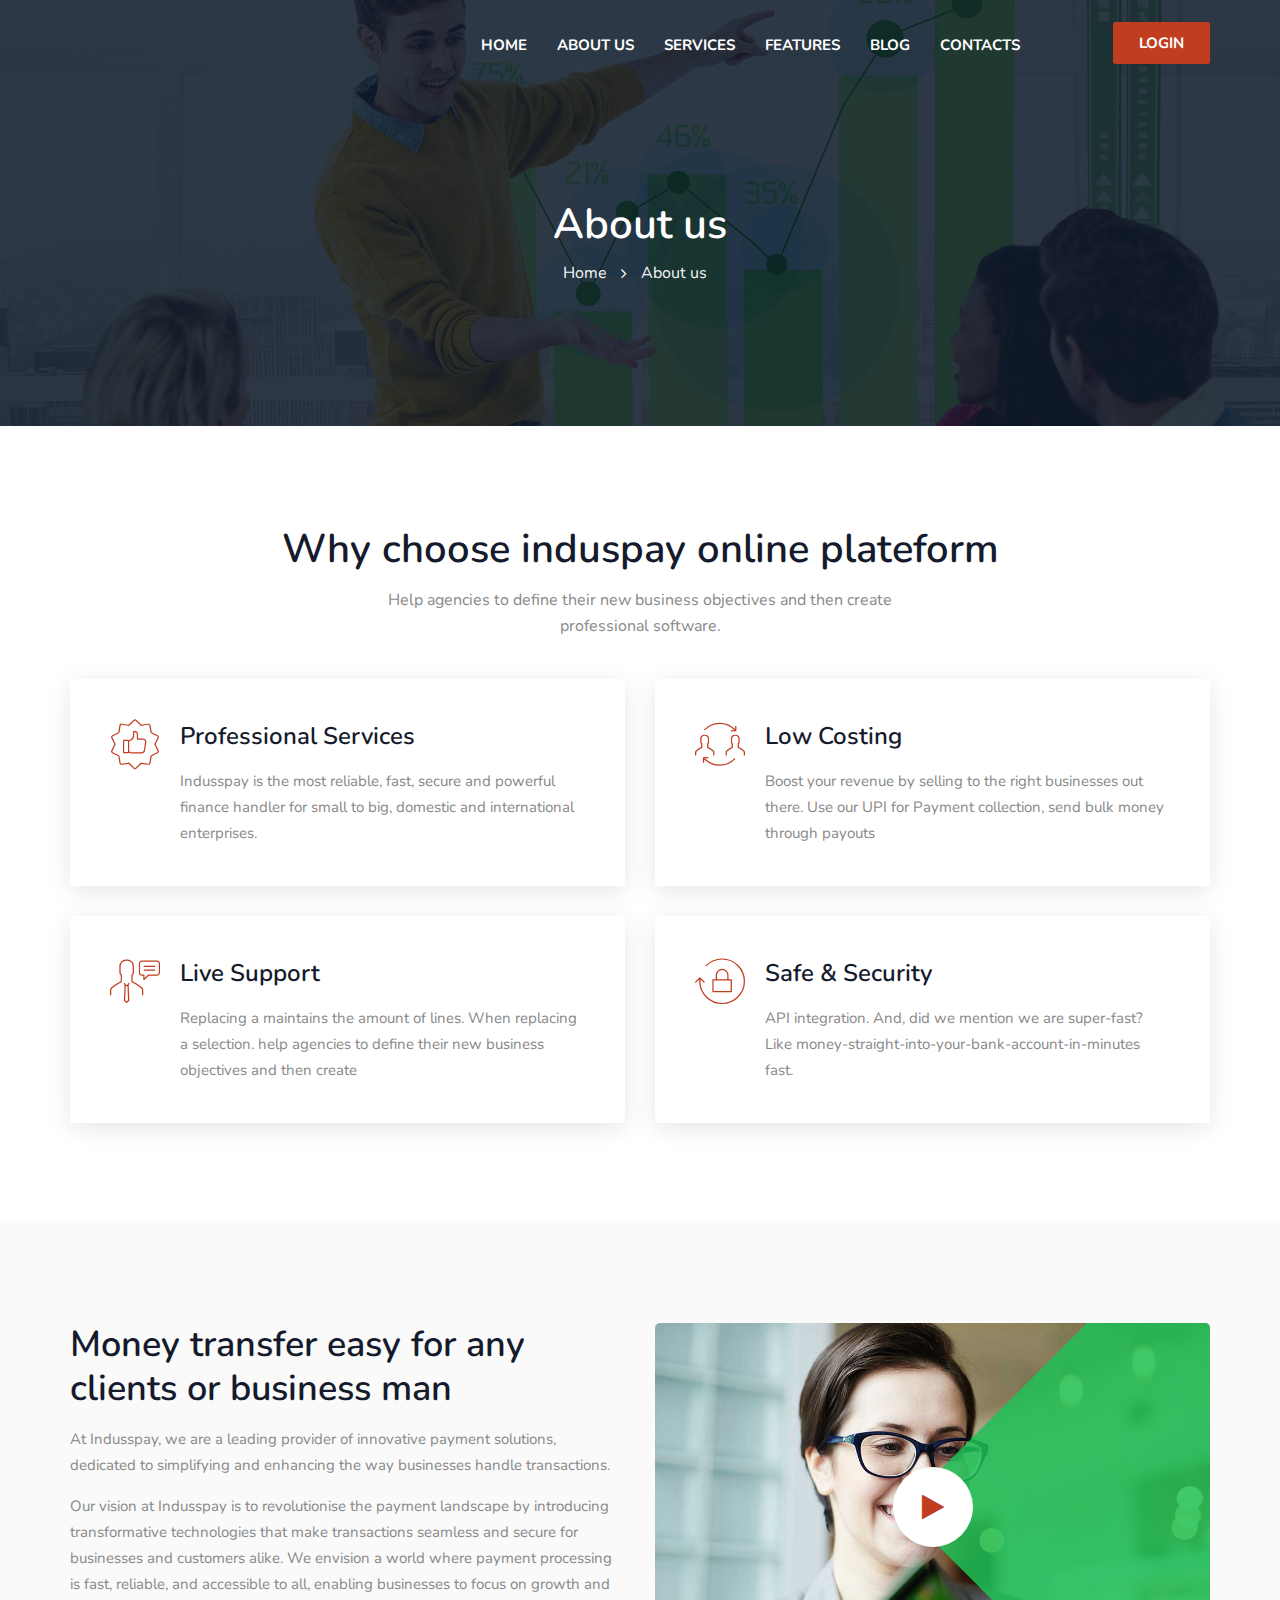
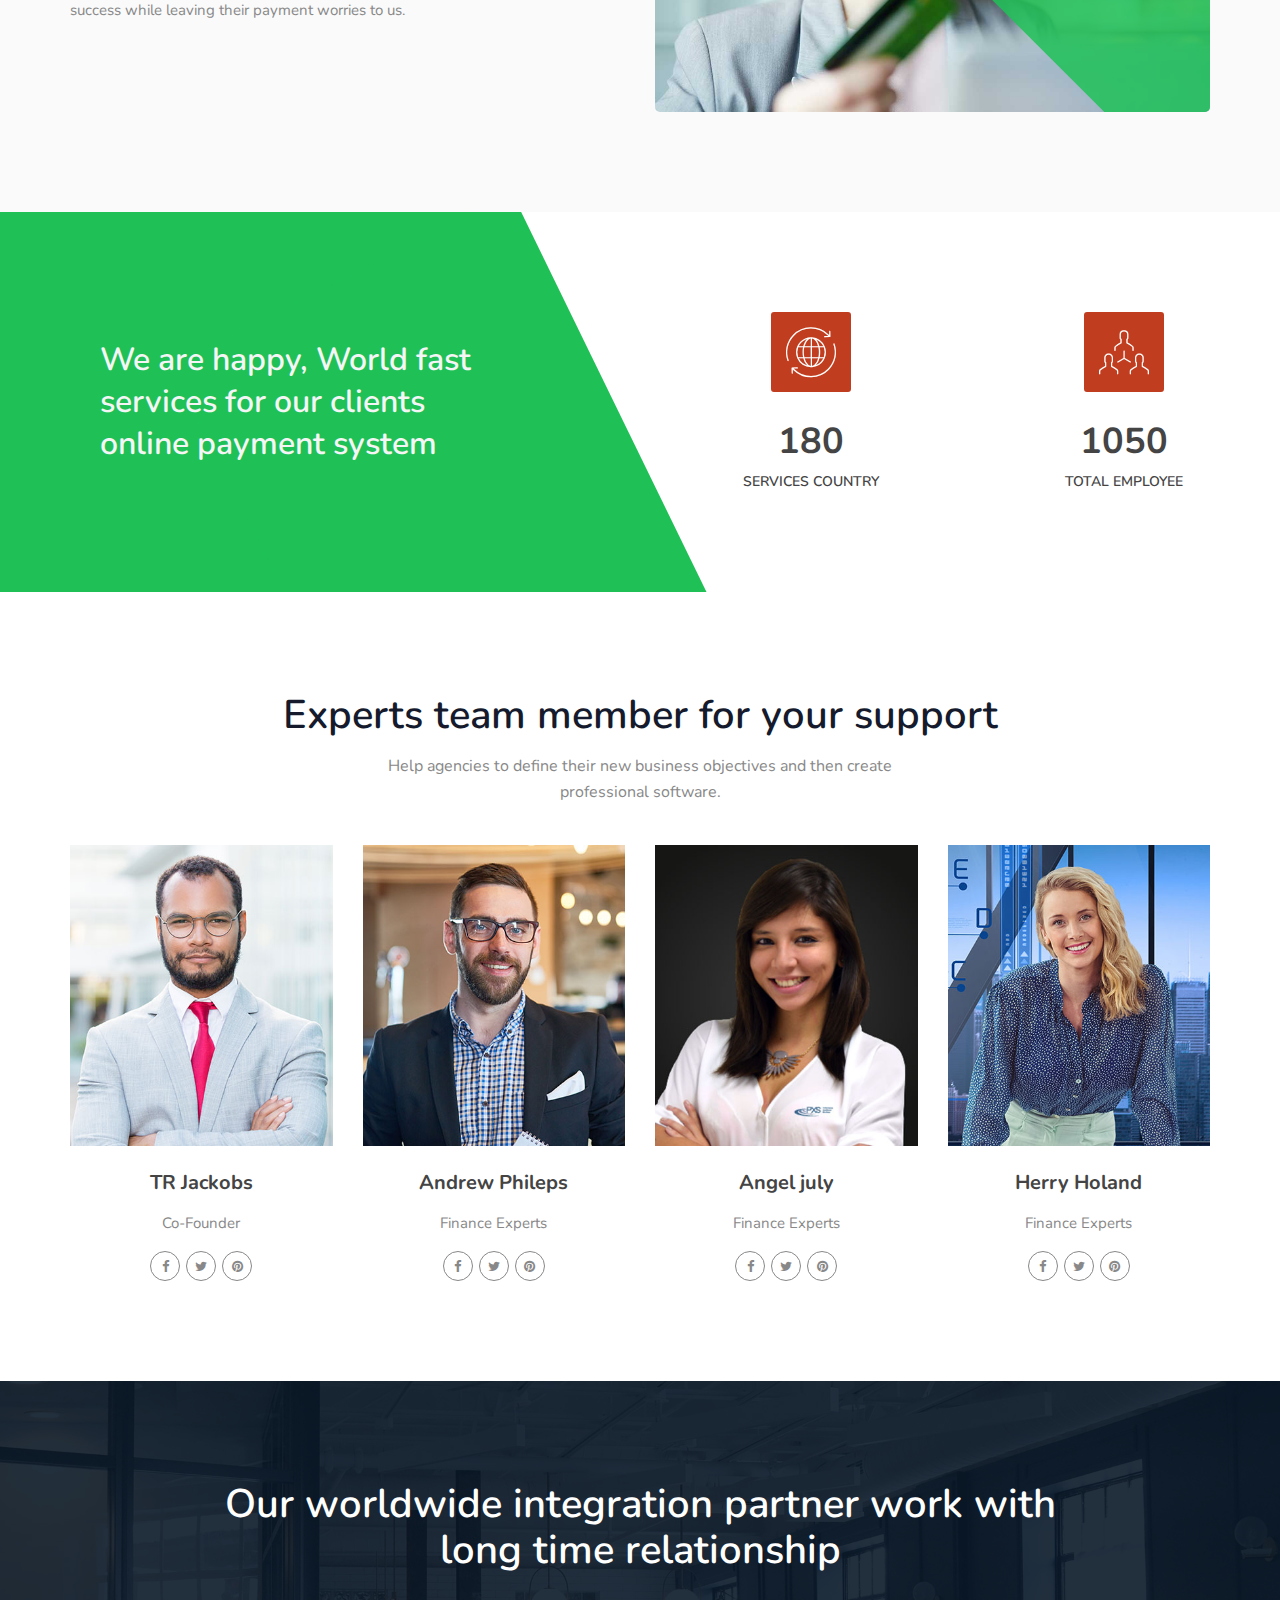
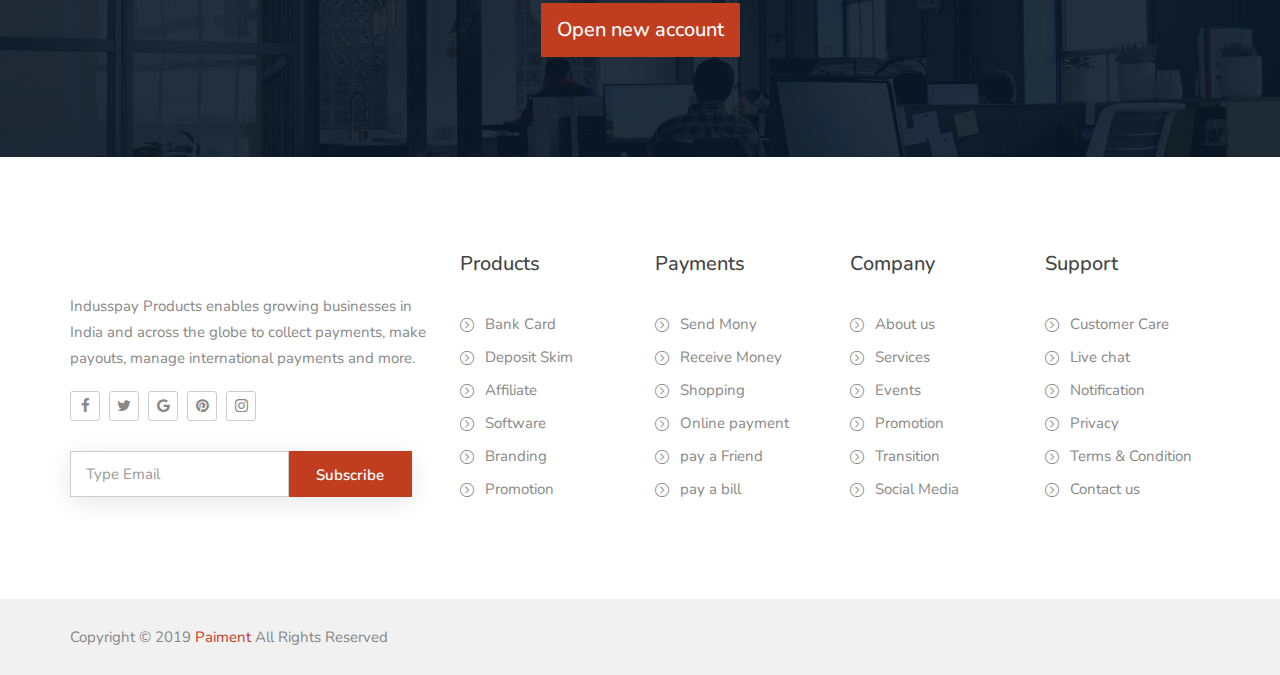
==== about.html @ cd3d7968 "all code added" ====
<!doctype html>
<html class="no-js" lang="en">

<!-- Mirrored from rockstheme.com/rocks/paiment-live/about.html by HTTrack Website Copier/3.x [XR&CO'2014], Fri, 12 Jan 2024 11:22:15 GMT -->

<head>
    <meta charset="utf-8">
    <meta http-equiv="x-ua-compatible" content="ie=edge">
    <title>Indusspay</title>
    <meta name="description" content="">
    <meta name="viewport" content="width=device-width, initial-scale=1">

    <!-- favicon -->
    <link rel="shortcut icon" type="image/x-icon" href="img/logo/favicon.ico">

    <!-- all css here -->

    <!-- bootstrap v3.3.6 css -->
    <link rel="stylesheet" href="css/bootstrap.min.css">
    <!-- owl.carousel css -->
    <link rel="stylesheet" href="css/owl.carousel.css">
    <link rel="stylesheet" href="css/owl.transitions.css">
    <!-- Animate css -->
    <link rel="stylesheet" href="css/animate.css">
    <!-- meanmenu css -->
    <link rel="stylesheet" href="css/meanmenu.min.css">
    <!-- Nice-select css -->
    <link rel="stylesheet" href="css/nice-select.css">
    <!-- font-awesome css -->
    <link rel="stylesheet" href="css/font-awesome.min.css">
    <link rel="stylesheet" href="css/themify-icons.css">
    <link rel="stylesheet" href="css/flaticon.css">
    <!-- magnific css -->
    <link rel="stylesheet" href="css/magnific.min.css">
    <!-- style css -->
    <link rel="stylesheet" href="style.css">
    <!-- responsive css -->
    <link rel="stylesheet" href="css/responsive.css">

    <!-- modernizr css -->
    <script src="js/vendor/modernizr-2.8.3.min.js"></script>
</head>

<body>

    <!--[if lt IE 8]>
			<p class="browserupgrade">You are using an <strong>outdated</strong> browser. Please <a href="http://browsehappy.com/">upgrade your browser</a> to improve your experience.</p>
		<![endif]-->

    <div id="preloader"></div>
    <header class="header-one">
        <!-- header-area start -->
        <div id="sticker" class="header-area hidden-xs">
            <div class="container">
                <div class="row">
                    <div class="col-md-12 col-sm-12">
                        <div class="row">
                            <!-- logo start -->
                            <div class="col-md-3 col-sm-3">
                                <div class="logo">
                                    <!-- Brand -->
                                    <a class="navbar-brand page-scroll white-logo" href="index.html">
                                        <img src="../induspay/img/logo/indus_pay_2-removebg-preview.png" alt="">
                                    </a>
                                    <a class="navbar-brand page-scroll black-logo" href="index.html">
                                        <img src="../induspay/img/logo/indus pay.jpg" alt="">
                                    </a>
                                </div>
                                <!-- logo end -->
                            </div>
                            <div class="col-md-9 col-sm-9">
                                <div class="header-right-link">
                                    <!-- search option end -->
                                    <a class="s-menu" href="login.html">Login</a>
                                </div>
                                <!-- mainmenu start -->
                                <nav class="navbar navbar-default">
                                    <div class="collapse navbar-collapse" id="navbar-example">
                                        <div class="main-menu">
                                            <ul class="nav navbar-nav navbar-right">
                                                <li><a class="pages" href="index.html">Home</a>
                                                </li>
                                                <li><a href="about.html">About us</a></li>
                                                <li><a class="pages" href="#">Services</a>
                                                    <ul class="sub-menu">
                                                        <li><a href="team.html">team</a></li>
                                                        <li><a href="faq.html">FAQ</a></li>
                                                        <li><a href="pricing.html">Pricing</a></li>
                                                        <li><a href="login.html">Login</a></li>
                                                        <li><a href="signup.html">Register</a></li>
                                                    </ul>
                                                </li>
                                                <li><a href="feature.html">Features</a></li>
                                                <li><a class="pages" href="#">Blog</a>
                                                    <ul class="sub-menu">
                                                        <li><a href="blog.html">Blog grid</a></li>
                                                        <li><a href="blog-sidebar.html">Blog Sidebar</a></li>
                                                        <li><a href="blog-details.html">Blog Details</a></li>
                                                    </ul>
                                                </li>
                                                <li><a href="contact.html">contacts</a></li>
                                            </ul>
                                        </div>
                                    </div>
                                </nav>
                                <!-- mainmenu end -->
                            </div>
                        </div>
                    </div>
                </div>
            </div>
        </div>
        <!-- header-area end -->
        <!-- mobile-menu-area start -->
        <div class="mobile-menu-area hidden-lg hidden-md hidden-sm">
            <div class="container">
                <div class="row">
                    <div class="col-md-12">
                        <div class="mobile-menu">
                            <div class="logo">
                                <a href="index.html"><img src="img/logo/logo.png" alt="" /></a>
                            </div>
                            <nav id="dropdown">
                                <ul>
                                    <li><a class="pages" href="index.html">Home</a>
                                        <ul class="sub-menu">
                                            <li><a href="index.html">Home 01</a></li>
                                            <li><a href="index-2.html">Home 02</a></li>
                                        </ul>
                                    </li>
                                    <li><a href="about.html">About us</a></li>
                                    <li><a class="pages" href="#">Pages</a>
                                        <ul class="sub-menu">
                                            <li><a href="team.html">team</a></li>
                                            <li><a href="faq.html">FAQ</a></li>
                                            <li><a href="pricing.html">Pricing</a></li>
                                            <li><a href="login.html">Login</a></li>
                                            <li><a href="signup.html">Register</a></li>
                                        </ul>
                                    </li>
                                    <li><a href="feature.html">Features</a></li>
                                    <li><a class="pages" href="#">Blog</a>
                                        <ul class="sub-menu">
                                            <li><a href="blog.html">Blog grid</a></li>
                                            <li><a href="blog-sidebar.html">Blog Sidebar</a></li>
                                            <li><a href="blog-details.html">Blog Details</a></li>
                                        </ul>
                                    </li>
                                    <li><a href="contact.html">contacts</a></li>
                                </ul>
                            </nav>
                        </div>
                    </div>
                </div>
            </div>
        </div>
        <!-- mobile-menu-area end -->
    </header>
    <!-- header end -->
    <!-- Start Bottom Header -->
    <div class="page-area">
        <div class="breadcumb-overlay"></div>
        <div class="container">
            <div class="row">
                <div class="col-md-12 col-sm-12 col-xs-12">
                    <div class="breadcrumb text-center">
                        <div class="section-headline white-headline text-center">
                            <h3>About us</h3>
                        </div>
                        <ul>
                            <li class="home-bread">Home</li>
                            <li>About us</li>
                        </ul>
                    </div>
                </div>
            </div>
        </div>
    </div>
    <!-- END Header -->
    <!-- Start Brand Area -->
    <div class="about-area fix area-padding-2">
        <div class="container">
            <div class="row">
                <div class="col-md-12 col-sm-12 col-xs-12">
                    <div class="section-headline text-center">
                        <h3>Why choose induspay online plateform</h3>
                        <p>Help agencies to define their new business objectives and then create professional software.
                        </p>
                    </div>
                </div>
            </div>
            <div class="row">
                <div class="support-all">
                    <!-- Start services -->
                    <div class="col-md-6 col-sm-6 col-xs-12">
                        <div class="support-services wow ">
                            <a class="support-images" href="#"><i class="flaticon-like-2"></i></a>
                            <div class="support-content">
                                <h4>Professional Services</h4>
                                <p>Indusspay is the most reliable, fast, secure and powerful finance handler for small to big, domestic and international enterprises.</p>
                            </div>
                        </div>
                    </div>
                    <!-- Start services -->
                    <div class="col-md-6 col-sm-6 col-xs-12">
                        <div class="support-services ">
                            <a class="support-images" href="#"><i class="flaticon-transfer-3"></i></a>
                            <div class="support-content">
                                <h4>Low costing</h4>
                                <p>Boost your revenue by selling to the right businesses out there.
                                    Use our UPI for Payment collection, send bulk money through payouts</p>
                            </div>
                        </div>
                    </div>
                    <!-- Start services -->
                    <div class="col-md-6 col-sm-6 col-xs-12">
                        <div class="support-services ">
                            <a class="support-images" href="#"><i class="flaticon-user-4"></i></a>
                            <div class="support-content">
                                <h4>Live Support</h4>
                                <p>Replacing a maintains the amount of lines. When replacing a selection. help agencies
                                    to define their new business objectives and then create</p>
                            </div>
                        </div>
                    </div>
                    <!-- Start services -->
                    <div class="col-md-6 col-sm-6 col-xs-12">
                        <div class="support-services">
                            <a class="support-images" href="#"><i class="flaticon-padlock"></i></a>
                            <div class="support-content">
                                <h4>Safe & Security</h4>
                                <p>API integration. And, did we mention we are super-fast?
                                    Like money-straight-into-your-bank-account-in-minutes fast.</p>
                            </div>
                        </div>
                    </div>
                </div>
            </div>
        </div>
    </div>
    <!-- End Banner Area -->
    <!-- Start Brand Area -->
    <div class="overview-area bg-color area-padding">
        <div class="container">
            <div class="row">
                <div class="col-md-6 col-sm-6 col-xs-12">
                    <div class="overview-text">
                        <h3>Money transfer easy for any clients or business man</h3>
                        <p>At Indusspay, we are a leading provider of innovative payment solutions, dedicated to simplifying and enhancing the way businesses handle transactions.</p>
                        <p>Our vision at Indusspay is to revolutionise the payment landscape by introducing transformative technologies that make transactions seamless and secure for businesses and customers alike. We envision a world where payment processing is fast, reliable, and accessible to all, enabling businesses to focus on growth and success while leaving their payment worries to us.</p>
                    </div>
                </div>
                <div class="col-md-6 col-sm-6 col-xs-12">
                    <div class="overview-content">
                        <img src="img/about/ab.jpg" alt="">
                        <div class="video-content">
                            <a href="https://www.youtube.com/watch?v=O33uuBh6nXA" class="video-play vid-zone">
                                <i class="fa fa-play"></i>
                            </a>
                        </div>
                    </div>
                </div>
            </div>
        </div>
    </div>
    <!-- End Banner Area -->
    <!-- Start Counter Area -->
    <div class="counter-area fix">
        <div class="container-full">
            <div class="row">
                <div class="col-md-6 col-sm-6 col-xs-12">
                    <div class="fun-title">
                        <h3>We are happy, World fast services for our clients online payment system</h3>
                    </div>
                </div>
                <div class="col-md-6 col-sm-6 col-xs-12">
                    <div class="fun-content">
                        <div class="fun_text">
                            <i class="flaticon-worldwide"></i>
                            <span class="counter">180</span>
                            <h5>Services Country</h5>
                        </div>
                        <!-- fun_text  -->
                        <div class="fun_text">
                            <i class="flaticon-team-1"></i>
                            <span class="counter">1050</span>
                            <h5>Total Employee</h5>
                        </div>

                    </div>
                </div>
            </div>
            <!-- end Row -->
        </div>
    </div>
    <!-- End Counter Area -->
    <!-- Team area start -->
    <div class="team-area area-padding-2">
        <div class="container">
            <!-- section head -->
            <div class="row">
                <div class="col-md-12 col-sm-12 col-xs-12">
                    <div class="section-headline text-center">
                        <h3>Experts team member for your support</h3>
                        <p>Help agencies to define their new business objectives and then create professional software.
                        </p>
                    </div>
                </div>
            </div>
            <div class="row">
                <div class="team-member">
                    <!-- Single team member -->
                    <div class="col-md-3 col-sm-4 col-xs-12">
                        <div class="single-member">
                            <div class="team-img">
                                <a href="#">
                                    <img src="img/team/t1.jpg" alt="">
                                </a>
                            </div>
                            <div class="team-content">
                                <h4><a href="#">TR Jackobs</a></h4>
                                <p>Co-Founder</p>
                                <ul class="team-hover">
                                    <li><a href="#"><i class="fa fa-facebook"></i></a></li>
                                    <li><a href="#"><i class="fa fa-twitter"></i></a></li>
                                    <li><a href="#"><i class="fa fa-pinterest"></i></a></li>
                                </ul>
                            </div>
                        </div>
                    </div>
                    <!-- Single team member -->
                    <div class="col-md-3 col-sm-4 col-xs-12">
                        <div class="single-member">
                            <div class="team-img">
                                <a href="#">
                                    <img src="img/team/t2.jpg" alt="">
                                </a>
                            </div>
                            <div class="team-content">
                                <h4><a href="#">Andrew Phileps</a></h4>
                                <p>Finance Experts</p>
                                <ul class="team-hover">
                                    <li><a href="#"><i class="fa fa-facebook"></i></a></li>
                                    <li><a href="#"><i class="fa fa-twitter"></i></a></li>
                                    <li><a href="#"><i class="fa fa-pinterest"></i></a></li>
                                </ul>
                            </div>
                        </div>
                    </div>
                    <!-- Single team member -->
                    <div class="col-md-3 col-sm-4 col-xs-12">
                        <div class="single-member">
                            <div class="team-img">
                                <a href="#">
                                    <img src="img/team/t3.jpg" alt="">
                                </a>
                            </div>
                            <div class="team-content">
                                <h4><a href="#">Angel july</a></h4>
                                <p>Finance Experts</p>
                                <ul class="team-hover">
                                    <li><a href="#"><i class="fa fa-facebook"></i></a></li>
                                    <li><a href="#"><i class="fa fa-twitter"></i></a></li>
                                    <li><a href="#"><i class="fa fa-pinterest"></i></a></li>
                                </ul>
                            </div>
                        </div>
                    </div>
                    <!-- Single team member -->
                    <div class="col-md-3 hidden-sm col-xs-12">
                        <div class="single-member">
                            <div class="team-img">
                                <a href="#">
                                    <img src="img/team/t4.jpg" alt="">
                                </a>
                            </div>
                            <div class="team-content">
                                <h4><a href="#">Herry Holand</a></h4>
                                <p>Finance Experts</p>
                                <ul class="team-hover">
                                    <li><a href="#"><i class="fa fa-facebook"></i></a></li>
                                    <li><a href="#"><i class="fa fa-twitter"></i></a></li>
                                    <li><a href="#"><i class="fa fa-pinterest"></i></a></li>
                                </ul>
                            </div>
                        </div>
                    </div>
                </div>
            </div>
        </div>
    </div>
    <!-- team area end -->
    <!-- Start Brand Area -->
    <div class="banner-area area-padding">
        <div class="container">
            <div class="row">
                <div class="col-md-12 col-sm-12 col-xs-12">
                    <div class="banner-all area-80 text-center">
                        <div class="banner-content">
                            <h3>Our worldwide integration partner work with long time relationship </h3>
                            <a class="banner-btn" href="#">Open new account</a>
                        </div>
                    </div>
                </div>
            </div>
        </div>
    </div>
    <!-- End Banner Area -->
    <!-- Start Footer Area -->
    <footer class="footer-1">
        <div class="footer-area">
            <div class="container">
                <div class="row">
                    <div class="col-md-4 col-sm-6 col-xs-12">
                        <div class="footer-content logo-footer">
                            <div class="footer-head">
                                <div class="footer-logo">
                                    <a class="footer-black-logo" href="#"><img
                                            src="../induspay/img/logo/indus pay.jpg" alt=""></a>
                                </div>
                                <p>
                                    Indusspay Products enables growing businesses in India and across the globe to collect payments, make payouts, manage international payments and more.
                                </p>
                                <div class="footer-icons">
                                    <ul>
                                        <li>
                                            <a href="#">
                                                <i class="fa fa-facebook"></i>
                                            </a>
                                        </li>
                                        <li>
                                            <a href="#">
                                                <i class="fa fa-twitter"></i>
                                            </a>
                                        </li>
                                        <li>
                                            <a href="#">
                                                <i class="fa fa-google"></i>
                                            </a>
                                        </li>
                                        <li>
                                            <a href="#">
                                                <i class="fa fa-pinterest"></i>
                                            </a>
                                        </li>
                                        <li>
                                            <a href="#">
                                                <i class="fa fa-instagram"></i>
                                            </a>
                                        </li>
                                    </ul>
                                </div>
                                <div class="subs-feilds">
                                    <div class="suscribe-input">
                                        <input type="email" class="email form-control width-80" id="sus_email"
                                            placeholder="Type Email">
                                        <button type="submit" id="sus_submit" class="add-btn">Subscribe</button>
                                    </div>
                                </div>
                            </div>
                        </div>
                    </div>
                    <!-- end single footer -->
                    <div class="col-md-2 col-sm-3 col-xs-12">
                        <div class="footer-content">
                            <div class="footer-head">
                                <h4>Products</h4>
                                <ul class="footer-list">
                                    <li><a href="#">Bank Card</a></li>
                                    <li><a href="#">Deposit Skim</a></li>
                                    <li><a href="#">Affiliate</a></li>
                                    <li><a href="#">Software</a></li>
                                    <li><a href="#">Branding </a></li>
                                    <li><a href="#">Promotion </a></li>
                                </ul>
                            </div>
                        </div>
                    </div>
                    <!-- end single footer -->
                    <div class="col-md-2 col-sm-3 col-xs-12">
                        <div class="footer-content">
                            <div class="footer-head">
                                <h4>Payments</h4>
                                <ul class="footer-list">
                                    <li><a href="#">Send Mony</a></li>
                                    <li><a href="#">Receive Money </a></li>
                                    <li><a href="#">Shopping</a></li>
                                    <li><a href="#">Online payment</a></li>
                                    <li><a href="#">pay a Friend </a></li>
                                    <li><a href="#">pay a bill </a></li>
                                </ul>
                            </div>
                        </div>
                    </div>
                    <!-- end single footer -->
                    <div class="col-md-2 hidden-sm col-xs-12">
                        <div class="footer-content">
                            <div class="footer-head">
                                <h4>Company</h4>
                                <ul class="footer-list">
                                    <li><a href="#">About us</a></li>
                                    <li><a href="#">Services </a></li>
                                    <li><a href="#">Events</a></li>
                                    <li><a href="#">Promotion</a></li>
                                    <li><a href="#">Transition</a></li>
                                    <li><a href="#">Social Media</a></li>
                                </ul>
                            </div>
                        </div>
                    </div>
                    <!-- end single footer -->
                    <div class="col-md-2 hidden-sm col-xs-12">
                        <div class="footer-content last-content">
                            <div class="footer-head">
                                <h4>Support</h4>
                                <ul class="footer-list">
                                    <li><a href="#">Customer Care</a></li>
                                    <li><a href="#">Live chat</a></li>
                                    <li><a href="#">Notification</a></li>
                                    <li><a href="#">Privacy</a></li>
                                    <li><a href="#">Terms & Condition</a></li>
                                    <li><a href="#">Contact us </a></li>
                                </ul>
                            </div>
                        </div>
                    </div>
                </div>
            </div>
        </div>
        <div class="footer-area-bottom">
            <div class="container">
                <div class="row">
                    <div class="col-md-6 col-sm-6 col-xs-12">
                        <div class="copyright">
                            <p>
                                Copyright © 2019
                                <a href="#">Paiment</a> All Rights Reserved
                            </p>
                        </div>
                    </div>
                </div>
            </div>
        </div>
    </footer>
    <!-- End Footer Area -->

    <!-- all js here -->

    <!-- jquery latest version -->
    <script src="js/vendor/jquery-1.12.4.min.js"></script>
    <!-- bootstrap js -->
    <script src="js/bootstrap.min.js"></script>
    <!-- owl.carousel js -->
    <script src="js/owl.carousel.min.js"></script>
    <!-- stellar js -->
    <script src="js/jquery.stellar.min.js"></script>
    <!-- Counter js -->
    <script src="js/jquery.counterup.min.js"></script>
    <!-- waypoint js -->
    <script src="js/waypoints.js"></script>
    <!-- Nice-select js -->
    <script src="js/jquery.nice-select.min.js"></script>
    <!-- magnific js -->
    <script src="js/magnific.min.js"></script>
    <!-- wow js -->
    <script src="js/wow.min.js"></script>
    <!-- meanmenu js -->
    <script src="js/jquery.meanmenu.js"></script>
    <!-- Form validator js -->
    <script src="js/form-validator.min.js"></script>
    <!-- plugins js -->
    <script src="js/plugins.js"></script>
    <!-- main js -->
    <script src="js/main.js"></script>
</body>

<!-- Mirrored from rockstheme.com/rocks/paiment-live/about.html by HTTrack Website Copier/3.x [XR&CO'2014], Fri, 12 Jan 2024 11:22:17 GMT -->

</html>
---- css/nice-select.css ----
.nice-select {
  -webkit-tap-highlight-color: transparent;
  background-color: #fff;
  border-radius: 5px;
  border: solid 1px #e8e8e8;
  box-sizing: border-box;
  clear: both;
  cursor: pointer;
  display: block;
  float: left;
  font-family: inherit;
  font-size: 14px;
  font-weight: normal;
  height: 42px;
  line-height: 40px;
  outline: none;
  padding-left: 18px;
  padding-right: 30px;
  position: relative;
  text-align: left !important;
  -webkit-transition: all 0.2s ease-in-out;
  transition: all 0.2s ease-in-out;
  -webkit-user-select: none;
     -moz-user-select: none;
      -ms-user-select: none;
          user-select: none;
  white-space: nowrap;
  width: auto; }
  .nice-select:hover {
    border-color: #dbdbdb; }
  .nice-select:active, .nice-select.open, .nice-select:focus {
    border-color: #999; }
  .nice-select:after {
    border-bottom: 2px solid #999;
    border-right: 2px solid #999;
    content: '';
    display: block;
    height: 5px;
    margin-top: -4px;
    pointer-events: none;
    position: absolute;
    right: 12px;
    top: 50%;
    -webkit-transform-origin: 66% 66%;
        -ms-transform-origin: 66% 66%;
            transform-origin: 66% 66%;
    -webkit-transform: rotate(45deg);
        -ms-transform: rotate(45deg);
            transform: rotate(45deg);
    -webkit-transition: all 0.15s ease-in-out;
    transition: all 0.15s ease-in-out;
    width: 5px; }
  .nice-select.open:after {
    -webkit-transform: rotate(-135deg);
        -ms-transform: rotate(-135deg);
            transform: rotate(-135deg); }
  .nice-select.open .list {
    opacity: 1;
    pointer-events: auto;
    -webkit-transform: scale(1) translateY(0);
        -ms-transform: scale(1) translateY(0);
            transform: scale(1) translateY(0); }
  .nice-select.disabled {
    border-color: #ededed;
    color: #999;
    pointer-events: none; }
    .nice-select.disabled:after {
      border-color: #cccccc; }
  .nice-select.wide {
    width: 100%; }
    .nice-select.wide .list {
      left: 0 !important;
      right: 0 !important; }
  .nice-select.right {
    float: right; }
    .nice-select.right .list {
      left: auto;
      right: 0; }
  .nice-select.small {
    font-size: 12px;
    height: 36px;
    line-height: 34px; }
    .nice-select.small:after {
      height: 4px;
      width: 4px; }
    .nice-select.small .option {
      line-height: 34px;
      min-height: 34px; }
  .nice-select .list {
    background-color: #fff;
    border-radius: 5px;
    box-shadow: 0 0 0 1px rgba(68, 68, 68, 0.11);
    box-sizing: border-box;
    margin-top: 4px;
    opacity: 0;
    overflow: hidden;
    padding: 0;
    pointer-events: none;
    position: absolute;
    top: 100%;
    left: 0;
    -webkit-transform-origin: 50% 0;
        -ms-transform-origin: 50% 0;
            transform-origin: 50% 0;
    -webkit-transform: scale(0.75) translateY(-21px);
        -ms-transform: scale(0.75) translateY(-21px);
            transform: scale(0.75) translateY(-21px);
    -webkit-transition: all 0.2s cubic-bezier(0.5, 0, 0, 1.25), opacity 0.15s ease-out;
    transition: all 0.2s cubic-bezier(0.5, 0, 0, 1.25), opacity 0.15s ease-out;
    z-index: 9; }
    .nice-select .list:hover .option:not(:hover) {
      background-color: transparent !important; }
  .nice-select .option {
    cursor: pointer;
    font-weight: 400;
    line-height: 40px;
    list-style: none;
    min-height: 40px;
    outline: none;
    padding-left: 18px;
    padding-right: 29px;
    text-align: left;
    -webkit-transition: all 0.2s;
    transition: all 0.2s; }
    .nice-select .option:hover, .nice-select .option.focus, .nice-select .option.selected.focus {
      background-color: #f6f6f6; }
    .nice-select .option.selected {
      font-weight: bold; }
    .nice-select .option.disabled {
      background-color: transparent;
      color: #999;
      cursor: default; }

.no-csspointerevents .nice-select .list {
  display: none; }

.no-csspointerevents .nice-select.open .list {
  display: block; }
---- css/themify-icons.css ----
@font-face {
	font-family: 'themify';
	src:url('../fonts/themify.eot');
	src:url('../fonts/themifyd41d.eot?#iefix') format('embedded-opentype'),
		url('../fonts/themify.woff') format('woff'),
		url('../fonts/themify.ttf') format('truetype'),
		url('../fonts/themify.svg') format('svg');
	font-weight: normal;
	font-style: normal;
}

[class^="ti-"], [class*=" ti-"] {
	font-family: 'themify';
	speak: none;
	font-style: normal;
	font-weight: normal;
	font-variant: normal;
	text-transform: none;
	line-height: 1;

	/* Better Font Rendering =========== */
	-webkit-font-smoothing: antialiased;
	-moz-osx-font-smoothing: grayscale;
}

.ti-wand:before {
	content: "\e600";
}
.ti-volume:before {
	content: "\e601";
}
.ti-user:before {
	content: "\e602";
}
.ti-unlock:before {
	content: "\e603";
}
.ti-unlink:before {
	content: "\e604";
}
.ti-trash:before {
	content: "\e605";
}
.ti-thought:before {
	content: "\e606";
}
.ti-target:before {
	content: "\e607";
}
.ti-tag:before {
	content: "\e608";
}
.ti-tablet:before {
	content: "\e609";
}
.ti-star:before {
	content: "\e60a";
}
.ti-spray:before {
	content: "\e60b";
}
.ti-signal:before {
	content: "\e60c";
}
.ti-shopping-cart:before {
	content: "\e60d";
}
.ti-shopping-cart-full:before {
	content: "\e60e";
}
.ti-settings:before {
	content: "\e60f";
}
.ti-search:before {
	content: "\e610";
}
.ti-zoom-in:before {
	content: "\e611";
}
.ti-zoom-out:before {
	content: "\e612";
}
.ti-cut:before {
	content: "\e613";
}
.ti-ruler:before {
	content: "\e614";
}
.ti-ruler-pencil:before {
	content: "\e615";
}
.ti-ruler-alt:before {
	content: "\e616";
}
.ti-bookmark:before {
	content: "\e617";
}
.ti-bookmark-alt:before {
	content: "\e618";
}
.ti-reload:before {
	content: "\e619";
}
.ti-plus:before {
	content: "\e61a";
}
.ti-pin:before {
	content: "\e61b";
}
.ti-pencil:before {
	content: "\e61c";
}
.ti-pencil-alt:before {
	content: "\e61d";
}
.ti-paint-roller:before {
	content: "\e61e";
}
.ti-paint-bucket:before {
	content: "\e61f";
}
.ti-na:before {
	content: "\e620";
}
.ti-mobile:before {
	content: "\e621";
}
.ti-minus:before {
	content: "\e622";
}
.ti-medall:before {
	content: "\e623";
}
.ti-medall-alt:before {
	content: "\e624";
}
.ti-marker:before {
	content: "\e625";
}
.ti-marker-alt:before {
	content: "\e626";
}
.ti-arrow-up:before {
	content: "\e627";
}
.ti-arrow-right:before {
	content: "\e628";
}
.ti-arrow-left:before {
	content: "\e629";
}
.ti-arrow-down:before {
	content: "\e62a";
}
.ti-lock:before {
	content: "\e62b";
}
.ti-location-arrow:before {
	content: "\e62c";
}
.ti-link:before {
	content: "\e62d";
}
.ti-layout:before {
	content: "\e62e";
}
.ti-layers:before {
	content: "\e62f";
}
.ti-layers-alt:before {
	content: "\e630";
}
.ti-key:before {
	content: "\e631";
}
.ti-import:before {
	content: "\e632";
}
.ti-image:before {
	content: "\e633";
}
.ti-heart:before {
	content: "\e634";
}
.ti-heart-broken:before {
	content: "\e635";
}
.ti-hand-stop:before {
	content: "\e636";
}
.ti-hand-open:before {
	content: "\e637";
}
.ti-hand-drag:before {
	content: "\e638";
}
.ti-folder:before {
	content: "\e639";
}
.ti-flag:before {
	content: "\e63a";
}
.ti-flag-alt:before {
	content: "\e63b";
}
.ti-flag-alt-2:before {
	content: "\e63c";
}
.ti-eye:before {
	content: "\e63d";
}
.ti-export:before {
	content: "\e63e";
}
.ti-exchange-vertical:before {
	content: "\e63f";
}
.ti-desktop:before {
	content: "\e640";
}
.ti-cup:before {
	content: "\e641";
}
.ti-crown:before {
	content: "\e642";
}
.ti-comments:before {
	content: "\e643";
}
.ti-comment:before {
	content: "\e644";
}
.ti-comment-alt:before {
	content: "\e645";
}
.ti-close:before {
	content: "\e646";
}
.ti-clip:before {
	content: "\e647";
}
.ti-angle-up:before {
	content: "\e648";
}
.ti-angle-right:before {
	content: "\e649";
}
.ti-angle-left:before {
	content: "\e64a";
}
.ti-angle-down:before {
	content: "\e64b";
}
.ti-check:before {
	content: "\e64c";
}
.ti-check-box:before {
	content: "\e64d";
}
.ti-camera:before {
	content: "\e64e";
}
.ti-announcement:before {
	content: "\e64f";
}
.ti-brush:before {
	content: "\e650";
}
.ti-briefcase:before {
	content: "\e651";
}
.ti-bolt:before {
	content: "\e652";
}
.ti-bolt-alt:before {
	content: "\e653";
}
.ti-blackboard:before {
	content: "\e654";
}
.ti-bag:before {
	content: "\e655";
}
.ti-move:before {
	content: "\e656";
}
.ti-arrows-vertical:before {
	content: "\e657";
}
.ti-arrows-horizontal:before {
	content: "\e658";
}
.ti-fullscreen:before {
	content: "\e659";
}
.ti-arrow-top-right:before {
	content: "\e65a";
}
.ti-arrow-top-left:before {
	content: "\e65b";
}
.ti-arrow-circle-up:before {
	content: "\e65c";
}
.ti-arrow-circle-right:before {
	content: "\e65d";
}
.ti-arrow-circle-left:before {
	content: "\e65e";
}
.ti-arrow-circle-down:before {
	content: "\e65f";
}
.ti-angle-double-up:before {
	content: "\e660";
}
.ti-angle-double-right:before {
	content: "\e661";
}
.ti-angle-double-left:before {
	content: "\e662";
}
.ti-angle-double-down:before {
	content: "\e663";
}
.ti-zip:before {
	content: "\e664";
}
.ti-world:before {
	content: "\e665";
}
.ti-wheelchair:before {
	content: "\e666";
}
.ti-view-list:before {
	content: "\e667";
}
.ti-view-list-alt:before {
	content: "\e668";
}
.ti-view-grid:before {
	content: "\e669";
}
.ti-uppercase:before {
	content: "\e66a";
}
.ti-upload:before {
	content: "\e66b";
}
.ti-underline:before {
	content: "\e66c";
}
.ti-truck:before {
	content: "\e66d";
}
.ti-timer:before {
	content: "\e66e";
}
.ti-ticket:before {
	content: "\e66f";
}
.ti-thumb-up:before {
	content: "\e670";
}
.ti-thumb-down:before {
	content: "\e671";
}
.ti-text:before {
	content: "\e672";
}
.ti-stats-up:before {
	content: "\e673";
}
.ti-stats-down:before {
	content: "\e674";
}
.ti-split-v:before {
	content: "\e675";
}
.ti-split-h:before {
	content: "\e676";
}
.ti-smallcap:before {
	content: "\e677";
}
.ti-shine:before {
	content: "\e678";
}
.ti-shift-right:before {
	content: "\e679";
}
.ti-shift-left:before {
	content: "\e67a";
}
.ti-shield:before {
	content: "\e67b";
}
.ti-notepad:before {
	content: "\e67c";
}
.ti-server:before {
	content: "\e67d";
}
.ti-quote-right:before {
	content: "\e67e";
}
.ti-quote-left:before {
	content: "\e67f";
}
.ti-pulse:before {
	content: "\e680";
}
.ti-printer:before {
	content: "\e681";
}
.ti-power-off:before {
	content: "\e682";
}
.ti-plug:before {
	content: "\e683";
}
.ti-pie-chart:before {
	content: "\e684";
}
.ti-paragraph:before {
	content: "\e685";
}
.ti-panel:before {
	content: "\e686";
}
.ti-package:before {
	content: "\e687";
}
.ti-music:before {
	content: "\e688";
}
.ti-music-alt:before {
	content: "\e689";
}
.ti-mouse:before {
	content: "\e68a";
}
.ti-mouse-alt:before {
	content: "\e68b";
}
.ti-money:before {
	content: "\e68c";
}
.ti-microphone:before {
	content: "\e68d";
}
.ti-menu:before {
	content: "\e68e";
}
.ti-menu-alt:before {
	content: "\e68f";
}
.ti-map:before {
	content: "\e690";
}
.ti-map-alt:before {
	content: "\e691";
}
.ti-loop:before {
	content: "\e692";
}
.ti-location-pin:before {
	content: "\e693";
}
.ti-list:before {
	content: "\e694";
}
.ti-light-bulb:before {
	content: "\e695";
}
.ti-Italic:before {
	content: "\e696";
}
.ti-info:before {
	content: "\e697";
}
.ti-infinite:before {
	content: "\e698";
}
.ti-id-badge:before {
	content: "\e699";
}
.ti-hummer:before {
	content: "\e69a";
}
.ti-home:before {
	content: "\e69b";
}
.ti-help:before {
	content: "\e69c";
}
.ti-headphone:before {
	content: "\e69d";
}
.ti-harddrives:before {
	content: "\e69e";
}
.ti-harddrive:before {
	content: "\e69f";
}
.ti-gift:before {
	content: "\e6a0";
}
.ti-game:before {
	content: "\e6a1";
}
.ti-filter:before {
	content: "\e6a2";
}
.ti-files:before {
	content: "\e6a3";
}
.ti-file:before {
	content: "\e6a4";
}
.ti-eraser:before {
	content: "\e6a5";
}
.ti-envelope:before {
	content: "\e6a6";
}
.ti-download:before {
	content: "\e6a7";
}
.ti-direction:before {
	content: "\e6a8";
}
.ti-direction-alt:before {
	content: "\e6a9";
}
.ti-dashboard:before {
	content: "\e6aa";
}
.ti-control-stop:before {
	content: "\e6ab";
}
.ti-control-shuffle:before {
	content: "\e6ac";
}
.ti-control-play:before {
	content: "\e6ad";
}
.ti-control-pause:before {
	content: "\e6ae";
}
.ti-control-forward:before {
	content: "\e6af";
}
.ti-control-backward:before {
	content: "\e6b0";
}
.ti-cloud:before {
	content: "\e6b1";
}
.ti-cloud-up:before {
	content: "\e6b2";
}
.ti-cloud-down:before {
	content: "\e6b3";
}
.ti-clipboard:before {
	content: "\e6b4";
}
.ti-car:before {
	content: "\e6b5";
}
.ti-calendar:before {
	content: "\e6b6";
}
.ti-book:before {
	content: "\e6b7";
}
.ti-bell:before {
	content: "\e6b8";
}
.ti-basketball:before {
	content: "\e6b9";
}
.ti-bar-chart:before {
	content: "\e6ba";
}
.ti-bar-chart-alt:before {
	content: "\e6bb";
}
.ti-back-right:before {
	content: "\e6bc";
}
.ti-back-left:before {
	content: "\e6bd";
}
.ti-arrows-corner:before {
	content: "\e6be";
}
.ti-archive:before {
	content: "\e6bf";
}
.ti-anchor:before {
	content: "\e6c0";
}
.ti-align-right:before {
	content: "\e6c1";
}
.ti-align-left:before {
	content: "\e6c2";
}
.ti-align-justify:before {
	content: "\e6c3";
}
.ti-align-center:before {
	content: "\e6c4";
}
.ti-alert:before {
	content: "\e6c5";
}
.ti-alarm-clock:before {
	content: "\e6c6";
}
.ti-agenda:before {
	content: "\e6c7";
}
.ti-write:before {
	content: "\e6c8";
}
.ti-window:before {
	content: "\e6c9";
}
.ti-widgetized:before {
	content: "\e6ca";
}
.ti-widget:before {
	content: "\e6cb";
}
.ti-widget-alt:before {
	content: "\e6cc";
}
.ti-wallet:before {
	content: "\e6cd";
}
.ti-video-clapper:before {
	content: "\e6ce";
}
.ti-video-camera:before {
	content: "\e6cf";
}
.ti-vector:before {
	content: "\e6d0";
}
.ti-themify-logo:before {
	content: "\e6d1";
}
.ti-themify-favicon:before {
	content: "\e6d2";
}
.ti-themify-favicon-alt:before {
	content: "\e6d3";
}
.ti-support:before {
	content: "\e6d4";
}
.ti-stamp:before {
	content: "\e6d5";
}
.ti-split-v-alt:before {
	content: "\e6d6";
}
.ti-slice:before {
	content: "\e6d7";
}
.ti-shortcode:before {
	content: "\e6d8";
}
.ti-shift-right-alt:before {
	content: "\e6d9";
}
.ti-shift-left-alt:before {
	content: "\e6da";
}
.ti-ruler-alt-2:before {
	content: "\e6db";
}
.ti-receipt:before {
	content: "\e6dc";
}
.ti-pin2:before {
	content: "\e6dd";
}
.ti-pin-alt:before {
	content: "\e6de";
}
.ti-pencil-alt2:before {
	content: "\e6df";
}
.ti-palette:before {
	content: "\e6e0";
}
.ti-more:before {
	content: "\e6e1";
}
.ti-more-alt:before {
	content: "\e6e2";
}
.ti-microphone-alt:before {
	content: "\e6e3";
}
.ti-magnet:before {
	content: "\e6e4";
}
.ti-line-double:before {
	content: "\e6e5";
}
.ti-line-dotted:before {
	content: "\e6e6";
}
.ti-line-dashed:before {
	content: "\e6e7";
}
.ti-layout-width-full:before {
	content: "\e6e8";
}
.ti-layout-width-default:before {
	content: "\e6e9";
}
.ti-layout-width-default-alt:before {
	content: "\e6ea";
}
.ti-layout-tab:before {
	content: "\e6eb";
}
.ti-layout-tab-window:before {
	content: "\e6ec";
}
.ti-layout-tab-v:before {
	content: "\e6ed";
}
.ti-layout-tab-min:before {
	content: "\e6ee";
}
.ti-layout-slider:before {
	content: "\e6ef";
}
.ti-layout-slider-alt:before {
	content: "\e6f0";
}
.ti-layout-sidebar-right:before {
	content: "\e6f1";
}
.ti-layout-sidebar-none:before {
	content: "\e6f2";
}
.ti-layout-sidebar-left:before {
	content: "\e6f3";
}
.ti-layout-placeholder:before {
	content: "\e6f4";
}
.ti-layout-menu:before {
	content: "\e6f5";
}
.ti-layout-menu-v:before {
	content: "\e6f6";
}
.ti-layout-menu-separated:before {
	content: "\e6f7";
}
.ti-layout-menu-full:before {
	content: "\e6f8";
}
.ti-layout-media-right-alt:before {
	content: "\e6f9";
}
.ti-layout-media-right:before {
	content: "\e6fa";
}
.ti-layout-media-overlay:before {
	content: "\e6fb";
}
.ti-layout-media-overlay-alt:before {
	content: "\e6fc";
}
.ti-layout-media-overlay-alt-2:before {
	content: "\e6fd";
}
.ti-layout-media-left-alt:before {
	content: "\e6fe";
}
.ti-layout-media-left:before {
	content: "\e6ff";
}
.ti-layout-media-center-alt:before {
	content: "\e700";
}
.ti-layout-media-center:before {
	content: "\e701";
}
.ti-layout-list-thumb:before {
	content: "\e702";
}
.ti-layout-list-thumb-alt:before {
	content: "\e703";
}
.ti-layout-list-post:before {
	content: "\e704";
}
.ti-layout-list-large-image:before {
	content: "\e705";
}
.ti-layout-line-solid:before {
	content: "\e706";
}
.ti-layout-grid4:before {
	content: "\e707";
}
.ti-layout-grid3:before {
	content: "\e708";
}
.ti-layout-grid2:before {
	content: "\e709";
}
.ti-layout-grid2-thumb:before {
	content: "\e70a";
}
.ti-layout-cta-right:before {
	content: "\e70b";
}
.ti-layout-cta-left:before {
	content: "\e70c";
}
.ti-layout-cta-center:before {
	content: "\e70d";
}
.ti-layout-cta-btn-right:before {
	content: "\e70e";
}
.ti-layout-cta-btn-left:before {
	content: "\e70f";
}
.ti-layout-column4:before {
	content: "\e710";
}
.ti-layout-column3:before {
	content: "\e711";
}
.ti-layout-column2:before {
	content: "\e712";
}
.ti-layout-accordion-separated:before {
	content: "\e713";
}
.ti-layout-accordion-merged:before {
	content: "\e714";
}
.ti-layout-accordion-list:before {
	content: "\e715";
}
.ti-ink-pen:before {
	content: "\e716";
}
.ti-info-alt:before {
	content: "\e717";
}
.ti-help-alt:before {
	content: "\e718";
}
.ti-headphone-alt:before {
	content: "\e719";
}
.ti-hand-point-up:before {
	content: "\e71a";
}
.ti-hand-point-right:before {
	content: "\e71b";
}
.ti-hand-point-left:before {
	content: "\e71c";
}
.ti-hand-point-down:before {
	content: "\e71d";
}
.ti-gallery:before {
	content: "\e71e";
}
.ti-face-smile:before {
	content: "\e71f";
}
.ti-face-sad:before {
	content: "\e720";
}
.ti-credit-card:before {
	content: "\e721";
}
.ti-control-skip-forward:before {
	content: "\e722";
}
.ti-control-skip-backward:before {
	content: "\e723";
}
.ti-control-record:before {
	content: "\e724";
}
.ti-control-eject:before {
	content: "\e725";
}
.ti-comments-smiley:before {
	content: "\e726";
}
.ti-brush-alt:before {
	content: "\e727";
}
.ti-youtube:before {
	content: "\e728";
}
.ti-vimeo:before {
	content: "\e729";
}
.ti-twitter:before {
	content: "\e72a";
}
.ti-time:before {
	content: "\e72b";
}
.ti-tumblr:before {
	content: "\e72c";
}
.ti-skype:before {
	content: "\e72d";
}
.ti-share:before {
	content: "\e72e";
}
.ti-share-alt:before {
	content: "\e72f";
}
.ti-rocket:before {
	content: "\e730";
}
.ti-pinterest:before {
	content: "\e731";
}
.ti-new-window:before {
	content: "\e732";
}
.ti-microsoft:before {
	content: "\e733";
}
.ti-list-ol:before {
	content: "\e734";
}
.ti-linkedin:before {
	content: "\e735";
}
.ti-layout-sidebar-2:before {
	content: "\e736";
}
.ti-layout-grid4-alt:before {
	content: "\e737";
}
.ti-layout-grid3-alt:before {
	content: "\e738";
}
.ti-layout-grid2-alt:before {
	content: "\e739";
}
.ti-layout-column4-alt:before {
	content: "\e73a";
}
.ti-layout-column3-alt:before {
	content: "\e73b";
}
.ti-layout-column2-alt:before {
	content: "\e73c";
}
.ti-instagram:before {
	content: "\e73d";
}
.ti-google:before {
	content: "\e73e";
}
.ti-github:before {
	content: "\e73f";
}
.ti-flickr:before {
	content: "\e740";
}
.ti-facebook:before {
	content: "\e741";
}
.ti-dropbox:before {
	content: "\e742";
}
.ti-dribbble:before {
	content: "\e743";
}
.ti-apple:before {
	content: "\e744";
}
.ti-android:before {
	content: "\e745";
}
.ti-save:before {
	content: "\e746";
}
.ti-save-alt:before {
	content: "\e747";
}
.ti-yahoo:before {
	content: "\e748";
}
.ti-wordpress:before {
	content: "\e749";
}
.ti-vimeo-alt:before {
	content: "\e74a";
}
.ti-twitter-alt:before {
	content: "\e74b";
}
.ti-tumblr-alt:before {
	content: "\e74c";
}
.ti-trello:before {
	content: "\e74d";
}
.ti-stack-overflow:before {
	content: "\e74e";
}
.ti-soundcloud:before {
	content: "\e74f";
}
.ti-sharethis:before {
	content: "\e750";
}
.ti-sharethis-alt:before {
	content: "\e751";
}
.ti-reddit:before {
	content: "\e752";
}
.ti-pinterest-alt:before {
	content: "\e753";
}
.ti-microsoft-alt:before {
	content: "\e754";
}
.ti-linux:before {
	content: "\e755";
}
.ti-jsfiddle:before {
	content: "\e756";
}
.ti-joomla:before {
	content: "\e757";
}
.ti-html5:before {
	content: "\e758";
}
.ti-flickr-alt:before {
	content: "\e759";
}
.ti-email:before {
	content: "\e75a";
}
.ti-drupal:before {
	content: "\e75b";
}
.ti-dropbox-alt:before {
	content: "\e75c";
}
.ti-css3:before {
	content: "\e75d";
}
.ti-rss:before {
	content: "\e75e";
}
.ti-rss-alt:before {
	content: "\e75f";
}
---- css/flaticon.css ----
/*
  	Flaticon icon font: Flaticon
  	Creation date: 22/06/2016 15:41
  	*/

@font-face {
  font-family: "Flaticon";
  src: url("../fonts/Flaticon.eot");
  src: url("../fonts/Flaticond41d.eot?#iefix") format("embedded-opentype"),
       url("../fonts/Flaticon.woff") format("woff"),
       url("../fonts/Flaticon.ttf") format("truetype"),
       url("../fonts/Flaticon.svg#Flaticon") format("svg");
  font-weight: normal;
  font-style: normal;
}

@media screen and (-webkit-min-device-pixel-ratio:0) {
  @font-face {
    font-family: "Flaticon";
    src: url("../fonts/Flaticon.svg#Flaticon") format("svg");
  }
}

[class^="flaticon-"]:before, [class*=" flaticon-"]:before,
[class^="flaticon-"]:after, [class*=" flaticon-"]:after {   
  font-family: Flaticon;
font-style: normal;
}

.flaticon-add:before { content: "\f100"; }
.flaticon-building:before { content: "\f101"; }
.flaticon-connection:before { content: "\f102"; }
.flaticon-cursor:before { content: "\f103"; }
.flaticon-desk:before { content: "\f104"; }
.flaticon-dollar-symbol:before { content: "\f105"; }
.flaticon-download:before { content: "\f106"; }
.flaticon-handshake:before { content: "\f107"; }
.flaticon-head:before { content: "\f108"; }
.flaticon-head-1:before { content: "\f109"; }
.flaticon-hierarchical-structure:before { content: "\f10a"; }
.flaticon-laptop:before { content: "\f10b"; }
.flaticon-left-arrow:before { content: "\f10c"; }
.flaticon-like:before { content: "\f10d"; }
.flaticon-like-1:before { content: "\f10e"; }
.flaticon-like-2:before { content: "\f10f"; }
.flaticon-like-3:before { content: "\f110"; }
.flaticon-like-4:before { content: "\f111"; }
.flaticon-list:before { content: "\f112"; }
.flaticon-list-1:before { content: "\f113"; }
.flaticon-mouse:before { content: "\f114"; }
.flaticon-next:before { content: "\f115"; }
.flaticon-package:before { content: "\f116"; }
.flaticon-padlock:before { content: "\f117"; }
.flaticon-pie-chart:before { content: "\f118"; }
.flaticon-pie-chart-1:before { content: "\f119"; }
.flaticon-piggy-bank:before { content: "\f11a"; }
.flaticon-piggy-bank-1:before { content: "\f11b"; }
.flaticon-presentation:before { content: "\f11c"; }
.flaticon-reload:before { content: "\f11d"; }
.flaticon-reload-1:before { content: "\f11e"; }
.flaticon-screen:before { content: "\f11f"; }
.flaticon-settings:before { content: "\f120"; }
.flaticon-settings-1:before { content: "\f121"; }
.flaticon-settings-2:before { content: "\f122"; }
.flaticon-settings-3:before { content: "\f123"; }
.flaticon-shopping-bag:before { content: "\f124"; }
.flaticon-shopping-bag-1:before { content: "\f125"; }
.flaticon-smartphone:before { content: "\f126"; }
.flaticon-speech-bubble:before { content: "\f127"; }
.flaticon-speech-bubbles:before { content: "\f128"; }
.flaticon-target:before { content: "\f129"; }
.flaticon-team:before { content: "\f12a"; }
.flaticon-team-1:before { content: "\f12b"; }
.flaticon-team-2:before { content: "\f12c"; }
.flaticon-team-3:before { content: "\f12d"; }
.flaticon-transfer:before { content: "\f12e"; }
.flaticon-transfer-1:before { content: "\f12f"; }
.flaticon-transfer-2:before { content: "\f130"; }
.flaticon-transfer-3:before { content: "\f131"; }
.flaticon-upload:before { content: "\f132"; }
.flaticon-user:before { content: "\f133"; }
.flaticon-user-1:before { content: "\f134"; }
.flaticon-user-10:before { content: "\f135"; }
.flaticon-user-11:before { content: "\f136"; }
.flaticon-user-12:before { content: "\f137"; }
.flaticon-user-13:before { content: "\f138"; }
.flaticon-user-14:before { content: "\f139"; }
.flaticon-user-2:before { content: "\f13a"; }
.flaticon-user-3:before { content: "\f13b"; }
.flaticon-user-4:before { content: "\f13c"; }
.flaticon-user-5:before { content: "\f13d"; }
.flaticon-user-6:before { content: "\f13e"; }
.flaticon-user-7:before { content: "\f13f"; }
.flaticon-user-8:before { content: "\f140"; }
.flaticon-user-9:before { content: "\f141"; }
.flaticon-users:before { content: "\f142"; }
.flaticon-users-1:before { content: "\f143"; }
.flaticon-users-2:before { content: "\f144"; }
.flaticon-worldwide:before { content: "\f145"; }
---- style.css ----
/*-----------------------------------------------------------------------------------

    Template Name: Paiment - Online Payment & Banking HTML Template
    Template URI: http://rockstheme.com
    Description: This is html5 template
    Author: Rocks_theme
    Author URI: http://rockstheme.com
    Version: 1.0

-----------------------------------------------------------------------------------*/

    /*-----------------------------------------------------------------------------------  
     CSS INDEX
    ===================

    1. Theme Default CSS (body, link color, section etc)
    2. Header Top Area
    2.1 Header Bottom Area 
    2.2. Sticky Header Area
    2.3. Mobile Menu Area
    3. Intro Area
    4.Welcome Services Area
    5.About Area
    6.Services Area
    7.Feature Area
    8. brand area css
    9.Core feature area
    10. download  Area
    11. banner Area
    12. Footer Area
    13.1 .Reviews Area Css
    13.2. Blog Area
    14. Breadcumbs Area
    15.About page Area
    16. Team member area
    17. FAQ  Area
    18. Pricing area css
    19. Login And Register page
    20. Blog Sidebar Area
    21. Blog Details
    22.Contact CSS
    23.	Animation  CSS




   
    
-----------------------------------------------------------------------------------*/
/*----------------------------------------*/
/*  Google Fonts
/*----------------------------------------*/
@import url('https://fonts.googleapis.com/css?family=Nunito:300,400,600,700,800&amp;display=swap');


/*----------------------------------------*/
/*  1.  Theme default CSS
/*----------------------------------------*/
html, body {
	height: 100%;
}
.floatleft {
	float:left;
}
.floatright {
	float:right;
}
.alignleft {
	float:left;
	margin-right:15px;
	margin-bottom: 15px;
}
.alignright {
	float:right;
	margin-left:15px;
	margin-bottom: 15px;
}
.aligncenter {
	display:block;
	margin:0 auto 15px;
}
a:focus {
	outline:0px solid;
}
img {max-width:100%;
	height:auto;
}
.fix {
	overflow:hidden;
}
p {
	margin:0 0 15px;
    color: #888;
}
h1, h2, h3, h4, h5, h6 {
    font-family: 'Nunito', sans-serif;
	margin: 0 0 15px;
	color: #151b2c;
    font-weight: 600;
}
h1{
	font-size: 48px;
	line-height: 50px;
		
}
h2{
	font-size: 38px;
	line-height: 46px;
		
}
h3{
	font-size: 30px;
	line-height: 38px;
		
}
h4{
	font-size: 24px;
	line-height: 34px;
		
}
h5{
	font-size: 20px;
	line-height: 30px;
		
}
h6{
	font-size: 16px;
	line-height: 28px;
		
}
a {
	transition: all 0.3s ease 0s;
	text-decoration:none;
}
a:hover {
  color: #c13d1f;
  text-decoration: none;
}
a:active, a:hover {
  outline: 0 none;
}
a:hover, a:focus {
    color: #3d5368;
    text-decoration: none;
}
body {
	background: #fff none repeat scroll 0 0;
	color: #7e8ca0;
    font-family: 'Nunito', sans-serif;
	font-size: 15px;
	text-align: left;
	overflow-x: hidden;
	line-height: 26px;
}
#scrollUp {
    bottom: 40px;
    font-size: 20px;
    line-height: 42px;
    right: 30px;
    width: 44px;
    background-color: #c13d1f;
    color: #fff;
    text-align: center;
    height: 44px;
    border-radius: 3px;
    -webkit-transition-duration: 500ms;
    transition-duration: 500ms;
}
#scrollUp:hover {
    bottom: 45px;
    transition-duration: 500ms;
}
.clear{
	clear:both;
}
ul{
	list-style: outside none none;
	margin: 0;
	padding: 0;
}
input, select, textarea, input[type="text"], input[type="date"], input[type="url"], input[type="email"], input[type="password"], input[type="tel"], button, button[type="submit"] {
	-moz-appearance: none;
	box-shadow: none !important;
}
input:focus, textarea:focus, select:focus {
    outline: none;
}
div#preloader { 
	position: fixed;
	left: 0; 
	top: 0; 
	z-index: 99999;
	width: 100%;
	height: 100%;
	overflow: visible;
	background: #fff url('img/logo/preloader.gif') no-repeat center center;
}
.navbar-collapse {
    padding-left: 0px;
}
::-moz-selection {
    background: #c13d1f;
    text-shadow: none;
}
::selection {
    background: #c13d1f;
    text-shadow: none;
}
.bg-color{
    background:#fafafa;
}
.browserupgrade {
    margin: 0.2em 0;
    background: #ccc;
    color: #000;
    padding: 0.2em 0;
}
.area-padding{
	padding: 100px 0px;
}
.area-padding-2{
	padding: 100px 0px 70px;
}
.area-padding-3{
	padding: 100px 0px 50px;
}
.section-headline {
    padding-bottom: 40px;
    position: relative;
}
.section-headline.review-head {
    padding-bottom: 20px;
}
.section-headline h3 {
    font-size: 40px;
    line-height: 46px;
}
.section-headline p {
    font-size: 16px;
    max-width: 510px;
    margin: 0px auto;
}
.white-headline h2{
   color:#fff; 
}
.section-headline h4 .color {
    color: #c13d1f;
    font-weight: 600;
}
.mar-row{
    margin-top: 50px;
}
.color{
   color:#c13d1f; 
}
.load-more-btn {
    text-transform: uppercase;
    background: #c13d1f;
    display: inline-block;
    padding: 15px 30px;
    color: #fff;
    font-weight: 600;
    margin-top: 30px;
    border-radius: 3px;
    width: 200px;
	transition: 0.4s;
	border:2px solid #c13d1f;
}
.load-more-btn:hover{
    background: #fff;
	border:2px solid #c13d1f;
    color: #c13d1f;
	transition: 0.4s;
}
.text-bold {
    font-weight: 800;
}
.simple-text{
    font-weight: 400;
}
.big-btn {
    width: 160px !important;
    font-size: 18px !important;
    padding: 15px 20px !important;
}
.big-btn:hover {
    border: 1px solid #fff;
    background: transparent;
    color: #fff;
}
.color-text{
    color: #c13d1f
}
/*----------------------------------------*/
/*  2.1 Header Bottom Area 
/*----------------------------------------*/
.header-one {
    position: absolute;
    top: 0;
    left: 0;
    width: 100%;
    height: auto;
    z-index: 999;
}
.header-area{
	background:transparent;
}

.logo img {
    width: 100%;
} 

.logo {
    display: block;
}
.logo a {
    display: inline-block;
    height: auto;
    padding: 18px 0;
}
.center-bg {
    display: block;
    background: #fff;
    padding: 0px 20px 0px 0px;
}
.main-menu ul.navbar-nav li {
    float: left;
    position: relative;
}
.main-menu ul.navbar-nav li a {
    background: rgba(0, 0, 0, 0) none repeat scroll 0 0;
    color: #fff;
    font-size: 15px;
    font-weight: 700;
    padding: 35px 15px;
    text-transform: uppercase;
    position: relative;
}
.main-menu > ul.navbar-nav >li >a::before {
    position: absolute;
    content: "";
    left: 16px;
    bottom: 25px;
    border: 1px solid #c13d1f;
    width:0;
    transition: 0.4s;
    opacity: 0;
}
.header-area.stick .main-menu > ul.navbar-nav >li >a::before {
    left: 16px;
    bottom: 27px;
}
.main-menu > ul.navbar-nav >li >a:hover::before {
    width:50%;
    transition: 0.4s;
    opacity: 1;
}
.main-menu ul.navbar-nav li a:hover{
	color: #c13d1f;
}
.main-menu ul.navbar-nav li.active a:focus {
    color: #fff;
}
.main-menu ul.navbar-nav li.active a {
    background: rgba(0, 0, 0, 0) none repeat scroll 0 0;
    color: #c13d1f;
    position: relative;
    z-index: 9999999;
}
.navbar {
    border: medium none;
    margin-bottom: 0;
}
.navbar-default {
    background: rgba(0, 0, 0, 0) none repeat scroll 0 0;
}
.main-menu ul.navbar-default .navbar-nav > .active > a, .navbar-default .navbar-nav > .active > a:hover, .navbar-default .navbar-nav > .active > a:focus {
    background: none;
    color:#fff;
}
.navbar-default .navbar-nav > li > a:hover, .navbar-default .navbar-nav > li > a:focus {
    background-color: transparent;
    color: #fff;
}
.navbar-default .navbar-toggle:hover, .navbar-default .navbar-toggle:focus {
    background: none;
}
.main-menu ul.nav li ul.sub-menu {
    background: #fff;
    left: 0;
    opacity: 0;
    position: absolute;
    top: 115%;
    transition: all 0.3s ease 0s;
    box-shadow: 0 5px 25px rgba(0, 0, 0, 0.1);
    visibility: hidden;
    width: 200px;
    z-index: -99;
	padding: 10px 0px;
    border-radius: 3px;
}
.pagess {
    position: relative;
}
.navbar.navbar-default {
    float: right;
}
.main-menu ul.nav li ul.sub-menu li {
    padding: 0;
    position: relative;
    width: 100%;
}
.main-menu ul.nav li:hover ul.sub-menu{
    top:100%;
    opacity:1;
    z-index:999;
    visibility:visible;
}
.main-menu ul.nav li ul.sub-menu li a {
    color: #3d5368;
    display: block;
    font-size: 14px;
    padding: 5px 20px;
}
.main-menu ul.nav li ul.sub-menu li a span{
    color: #c13d1f;
}
.main-menu ul.nav li:hover ul.sub-menu li a:hover{
    color:#c13d1f;
}
.header-right-link {
    float: right;
    width: 115px;
    padding: 30px 0px;
    margin-left: 60px;
    text-align: right;
}
.slice-btn {
    display: inline-block;
    padding: 0px 15px;
}
.slice-btn span {
    font-size: 20px;
    font-weight: 500;
    color: #3d5368;
    cursor: pointer;
    line-height: 28px;
}
.s-menu {
    padding: 10px 25px;
    border: 1px solid #c13d1f;
    background: #c13d1f;
    color: #fff;
    transition: 0.4s;
    font-size: 15px;
    font-weight: 700;
    border-radius: 3px;
    text-transform: uppercase;
}
.s-menu:hover {
    border: 1px solid #fff;
    background: #fff;
	color:#c13d1f;
    transition: 0.4s;
}
.header-area.stick  .header-right-link {
    padding: 29px 0px;
}
.logo a.black-logo {
    display: none;
}
/*--------------------------------*/
/* 2.2. Sticky Header Area
/*--------------------------------*/
.header-area.stick {
    left: 0;
    position: fixed;
    top: 0;
    width: 100%;
    z-index: 999999;
    box-shadow: 0px 0px 3px #ddd, -2px -2px 3px #ddd;
    background: #fff;
}
.header-area.stick .logo a {
    display: inline-block;
    height: auto;
    padding: 17px 0;
}
.header-area.stick .main-menu ul.navbar-nav li a {
    padding: 40px 15px;
    color: #151b2c;
}
.header-area.stick .main-menu ul.nav li ul.sub-menu li a {
    color: #151b2c;
    display: block;
    padding: 5px 15px;
}
.header-area.stick .main-menu ul.nav li ul.sub-menu li a:hover{
    color: #c13d1f;
}
.header-area.stick .logo a.white-logo {
    display: none;
}
.header-area.stick .logo a.black-logo {
    display: block;
}
.header-area.stick .s-menu {
    border: 1px solid #c13d1f;
    background: #c13d1f;
    color: #fff;
    transition: 0.4s;
}
.header-area.stick .s-menu:hover{
    border: 1px solid #c13d1f;
    background: #fff;
    color: #c13d1f;
    transition: 0.4s;
}
/*----------------------------------------*/
/*  2.3. Mobile Menu Area
/*----------------------------------------*/
.mobile-menu-area {
    background: #fdfcfc none repeat scroll 0 0;
    padding: 10px 0px ;
}
.mean-container .mean-bar::after {
    content: "";
    font-size: 21px;
    left: 5%;
    position: absolute;
    top: 12px;
    text-transform: uppercase;
    font-weight: 500;
}
.mean-container a.meanmenu-reveal:hover {
    color:#c13d1f
}
.mean-container .mean-nav ul {
    list-style-type: none;
    margin: 20px 0px;
    padding: 0;
    width: 100%;
}
.mean-container .mean-nav ul li a {
    background: #fdfcfc none repeat scroll 0 0;
    color: #3d5368;
    display: block;
    float: left;
    font-size: 14px;
    font-weight: 400;
    margin: 0;
    padding: 13px 10px;
    text-align: left;
    text-decoration: none;
    text-transform: capitalize;
    width: 90%;
}
.mean-nav ul li.mean-last {
    margin-bottom: 20px;
}
.mean-container .mean-nav ul li a.mean-expand {
    color: #3d5368;
    line-height: 17px;
}
.mean-container .mean-nav ul li {
    width: 99.7%;
}
/*----------------------------------------*/
/*  3. Intro Area
/*----------------------------------------*/
.slide-area {
    background: rgba(0, 0, 0, 0) url(img/slider/h1.jpg) no-repeat scroll top center / cover;
    width: 100%;
    height: 100%;
    z-index: 1;
    position: relative;
}
.slide-area::after {
    position: absolute;
    left: 0;
    top: 0;
    height: 100%;
    width: 100%;
    background: rgba(10, 24, 40, 0.8) none repeat scroll 0 0;
    content: "";
    z-index: -1;
}
.display-table{
	width: 100%;
	height: 100%;
	display: table;
}
.display-table-cell{
	width: 100%;
	height: 100%;
	display: table-cell;
	vertical-align: middle;
}
.slide-content {
    margin-top: 40px;
}
.slide-area .title2 {
    font-size: 64px;
    line-height: 64px;
    margin-bottom: 0px;
    color: #fff;
    padding-bottom: 20px;
    max-width: 640px;
    font-weight: 600;
}
.slide-content p {
    font-size: 18px;
    color: #ddd;
    max-width: 460px;
}
.ready-btn {
    border: 1px solid #c13d1f;
    color: #fff;
    cursor: pointer;
    display: inline-block;
    font-size: 16px;
    font-weight: 700;
    margin-top: 20px;
    padding: 12px 10px;
    text-align: center;
    text-transform: uppercase;
    transition: all 0.4s ease 0s;
    z-index: 2;
    background: #c13d1f;
    width: 160px;
    border-radius: 2px;
}
.ready-btn.right-btn {
    margin-left: 15px;
    background: #fff;
    border: 1px solid #fff;
    color: #444;
}
.ready-btn.right-btn:hover {
    background: #c13d1f;
    border: 1px solid #c13d1f;
    color: #fff;
    transition: 0.4s;
}
.ready-btn.left-btn:hover {
    background: #fff;
    border: 1px solid #fff;
    color: #c13d1f;
    transition: 0.4s;
}
.slide-area .video-content {
    display: inline-block;
    margin-left: 40px;
}
.slide-content .video-play.vid-zone i {
    border-radius: 50%;
    display: inline-block;
    text-align: center;
    height: 30px;
    width: 30px;
    line-height: 30px;
    position: relative;
    font-size: 14px;
    background: #fff;
    color: #c13d1f;
    margin-right: 10px;
    transition: 0.4s;
}
.slide-content .video-content a span {
    color: #fff;
    font-size: 18px;
    font-weight: 600;
    transition: 0.4s;
}
.slide-content .video-content a:hover i{
    background: #c13d1f;
    color: #fff;
    transition: 0.4s;
}
.slide-content .video-content a:hover span {
    color: #c13d1f;
    transition: 0.4s;
}
/*--------------------------------*/
/* 4.How to work Area
/*--------------------------------*/
.how-to-area {
    position: relative;
    padding: 100px 0px 160px;
}
.services-list {
    padding-right: 80px;
}
.all-services{
	margin-bottom:60px;
}
.well-services {
    text-align: center;
    z-index: 1;
    overflow: hidden;
    transition: 0.4s;
}
.big-icon {
    font-size: 60px;
    display: inline-block;
    line-height: 70px;
    color: #c13d1f;
    position: relative;
    width: 90px;
    height: 90px;
    z-index: 1;
}
.big-icon::after {
    position: absolute;
    content: "";
    right: 0;
    top: 0px;
    background: url(img/about/shape-bg.png);
    background-repeat: no-repeat;
    z-index: -1;
    width: 100%;
    height: 100%;
    background-size: cover;
    opacity: 0.1;
}
.main-wel {
    padding: 20px 0px 0px;
}
.wel-content p {
    margin-bottom: 0px;
}
.wel-content h4 {
    display: inline-block;
    font-size: 22px;
    margin-bottom: 0;
    padding: 0 0 10px;
    font-weight: 600;
}
.wel-content h4 span {
    color: #c13d1f;
    font-weight: 700;
    padding-right: 10px;
}
.well-services:hover .big-icon {
    transition: 0.4s;
    color: #c13d1f;
}
.well-services.first-item,
.well-services.thired-item{
    position: relative;
    top: 60px;
}
/*--------------------------------*/
/* 5.About Area
/*--------------------------------*/
.about-area {
    position: relative;
}
.support-services {
    background: #fff;
    position: relative;
    box-shadow: 0 5px 25px rgba(0, 0, 0, 0.1);
    z-index: 1;
    padding: 40px;
    overflow: hidden;
    border-radius: 3px;
    transition: 0.4s;
    z-index: 1;
    margin-bottom: 30px;
}
.support-services::after {
    position: absolute;
    content: "";
    left: 0px;
    top: 0;
    width: 100%;
    height: 100%;
    background: #c13d1f;
    transition: 0.4s;
    opacity: 0;
    z-index: -1;
}
.support-services::before {
    position: absolute;
    content: "";
    left: 0px;
    top: 0;
    width: 100%;
    height: 100%;
    background: url(img/about/ab2.jpg);
    background-repeat: no-repeat;
    background-size: cover;
    transition: 0.4s;
    opacity: 0;
    z-index: -1;
}
.support-images {
    float: left;
    font-size: 50px;
    color: #c13d1f;
    line-height: 50px;
}
.support-content {
    padding-left: 70px;
}
.support-content h4 {
    font-size: 24px;
    text-transform: capitalize;
    color: #151b2c;
}
.support-content p {
    margin-bottom: 0px;
}
.support-services:hover::before {
    transition: 0.4s;
    opacity: 1;
}
.support-services:hover::after {
    transition: 0.4s;
    opacity: 1;
}
.support-services:hover .support-images {
    transition: 0.4s;
    color: #fff;
}
.support-services:hover .support-content h4, .support-services:hover .support-content p {
    color: #fff;
}
.ab-btn {
    display: inline-block;
    font-size: 18px;
    font-weight: 600;
    margin: 0px 10px;
}
.left-ab-btn{
    padding: 10px 20px;
    border: 1px solid #c13d1f;
    background: #c13d1f;
    color: #fff;
    transition: 0.4s;
    font-size: 14px;
    font-weight: 600;
    border-radius: 2px;
    margin-top: 10px;
    display: inline-block;
    text-transform: uppercase;
}
.left-ab-btn:hover {
    border: 1px solid #c13d1f;
    background: #fff;
    color: #c13d1f;
    transition: 0.4s;
}
.right-ab-btn{
    position: relative;
    color: #151b2c;
}
.right-ab-btn::before {
    position: absolute;
    content: "";
    left: 0;
    bottom: -2px;
    width: 100%;
    height: 2px;
    background: #151b2c;
    transition: 0.4s;
}
.right-ab-btn::after {
    position: absolute;
    content: "";
    left: 0;
    bottom: -2px;
    width: 0%;
    height: 2px;
    background: #c13d1f;
    opacity: 0;
    transition: 0.4s;
}
.right-ab-btn:hover{
    color:#c13d1f;
    transition: 0.4s;
}
.right-ab-btn:hover::before {
    right: 0;
    transition: 0.4s;
}
.right-ab-btn:hover::after {
    width: 100%;
    opacity: 1;
    transition: 0.4s;
}
/*--------------------------------*/
/* 6.Services Area
/*--------------------------------*/
.single-service {
    text-align: center;
    box-shadow: 0 5px 25px rgba(0, 0, 0, 0.1);
    padding: 30px;
    border:1px solid #ccc;
    position: relative;
}
.single-service {
    text-align: center;
    box-shadow: 0 5px 25px rgba(0, 0, 0, 0.1);
    padding: 30px;
    border: 1px solid #f9f9f9;
    position: relative;
    margin-bottom: 30px;
}
.single-service::after {
    position: absolute;
    content: "";
    left: 0;
    bottom: 0px;
    width: 100%;
    height: 1px;
    background: #c13d1f;
}
.service-icon {
    font-size: 60px;
    display: inline-block;
    line-height: 66px;
    color: #c13d1f;
}
.main-service {
    padding: 20px 0px 0px;
}
.service-content h4 {
    display: inline-block;
    font-size: 22px;
    margin-bottom: 0;
    padding: 0 0 10px;
    font-weight: 400;
}
/*--------------------------------*/
/* 7.Feature Area
/*--------------------------------*/
.feature-area {
    position: relative;
}
.feature-text {
    margin-top: 50px;
}
.feature-image {
    border-radius: 10px;
    position: relative;
    overflow: hidden;
}
.feature-text h3 {
    font-size: 40px;
    line-height: 46px;
}
.feature-text li {
    display: block;
    position: relative;
}
.feature-text ul li a {
    font-size: 15px;
    color: #888;
    padding: 6px 0px 6px 35px;
    display: block;
}
.feature-text li::after {
    position: absolute;
    left: 0px;
    top: 6px;
    content: "\e64c";
    font-family: themify;
    width: 24px;
    height: 24px;
    line-height: 24px;
    text-align: center;
    border-radius: 50px;
    font-size: 12px;
    color: #fff;
    background: #c13d1f;
}
.feature-btn {
    padding: 10px 20px;
    border: 1px solid #c13d1f;
    background: #c13d1f;
    color: #fff;
    transition: 0.4s;
    font-size: 14px;
    font-weight: 600;
    border-radius: 2px;
    margin-top: 20px;
    display: inline-block;
    text-transform: uppercase;
}
.feature-btn:hover{
    border: 1px solid #c13d1f;
    background: #fff;
    color: #c13d1f;
    transition: 0.4s;
}
.margin-row {
    margin-top: 60px;
}
/*----------------------------------------*/
/* 8. brand area css
/*----------------------------------------*/
.brand-area {
    background: rgba(0, 0, 0, 0) url(img/background/bg1.jpg) no-repeat scroll top center / cover;
    position: relative;
    padding: 100px 0px;
}
.brand-area:before{
    position:absolute;
    left:0;
    top:0;
    width:100%;
    height:100%;
    background: rgba(10, 24, 40, 0.90) none repeat scroll 0 0;
    content:"";
}
.brand-text{
    margin-bottom: 40px;
}
.brand-text h3 {
    font-size: 40px;
    line-height: 46px;
    color: #fff;
    max-width: 760px;
    margin: 0px auto 30px;
}
.brand-content {
    margin-top: -100px;
    z-index: 99;
    background: #fff;
    text-align: center;
    padding: 30px 0px 100px;
}
.hire-btn {
    background: #c13d1f;
    border: 1px solid #c13d1f;
    color: #fff;
    display: inline-block;
    font-size: 18px;
    margin-top: 30px;
    padding: 14px 30px;
    transition: 0.4s;
    text-transform: uppercase;
    border-radius: 2px;
    font-weight: 700;
}
.hire-btn:hover{
    background: transparent;
    color: #c13d1f;
}
.single-brand-item {
    float: left;
    width: 20%;
}
.single-brand-item a {
    display: block;
    margin: 15px;
}
/*--------------------------------*/
/* 9.Core feature area
/*--------------------------------*/
.core-feature {
    background: #fff;
    text-align: center;
    position: relative;
    box-shadow: 0 5px 25px rgba(0, 0, 0, 0.1);
    z-index: 1;
    padding: 40px 20px;
    overflow: hidden;
    border-radius: 3px;
    transition: 0.4s;
    z-index: 1;
    margin-bottom: 30px;
}
.core-feature::before{
    position: absolute;
    content:"";
    left: 0px;
    top: 0;
    width: 100%;
    height: 100%;
    background:url(img/about/wl.png);
    background-repeat: no-repeat;
    background-size: cover;
    transition: 0.4s;
    opacity: 0;
    z-index: -1;
}
.core-feature::after{
    position: absolute;
    content:"";
    left: 0px;
    top: 0;
    width: 100%;
    height: 100%;
    background:#c13d1f;
    transition: 0.4s;
    opacity: 0;
    z-index: -1;
}
.core-icon {
    font-size: 60px;
    display: inline-block;
    line-height: 66px;
    color: #c13d1f;
}
.main-core {
    padding: 20px 0px 0px;
}
.core-content p {
    margin-bottom: 0px;
}
.core-content h4 {
    display: inline-block;
    font-size: 22px;
    margin-bottom: 0;
    padding: 0 0 10px;
    font-weight: 400;
}
.core-feature:hover .core-icon {
    transition: 0.4s;
    color: #fff;
}
.core-feature:hover::before{
    transition: 0.4s;
    opacity:1; 
}
.core-feature:hover::after{
    transition: 0.4s;
    opacity:1; 
}
.core-feature:hover .core-content h4,
.core-feature:hover .core-content p {
    color:#fff;
}
/*----------------------------------------*/
/*  10. download  Area
/*----------------------------------------*/
.download-text {
    margin-top: 110px;
}
.download-text h3 {
    font-size: 40px;
    line-height: 46px;
}
.down-btn{
    margin-top: 30px;
    display: inline-block;
}
.app-btn {
    position: relative;
    padding: 15px 30px 15px 50px;
    width: 140px;
    background: #fff;
    color: #444;
    border: 1px solid #c13d1f;
    font-size: 18px;
    transition: 0.4s;
    margin-right: 20px;
    font-weight: 700;
    border-radius: 2px;
}
.app-btn.left-btn::before {
    content: "\f04b";
}
.app-btn.right-btn::before {
    content: "\f179";
}
.app-btn::before {
    position: absolute;
    left: 20px;
    top: 15px;
    font-family: fontawesome;
    font-size: 18px;
    color: #c13d1f;
    transition: 0.4s;
}
.app-btn.left-btn {
    background: #c13d1f;
    color: #fff;
}
.app-btn.left-btn::before {
    color: #fff;
}
.app-btn.right-btn:hover{
    background: #c13d1f;
    color:#fff;
    transition: 0.4s;
}
.app-btn.left-btn:hover{
    background: #fff;
    color:#c13d1f;
    transition: 0.4s;
}
.app-btn.left-btn:hover::before {
    color: #c13d1f;
}
.app-btn.right-btn:hover::before {
    color: #fff;
}
/*----------------------------------------*/
/*  11. banner Area
/*----------------------------------------*/
.banner-area {
    background: rgba(0, 0, 0, 0) url(img/background/bg1.jpg) no-repeat scroll top center / cover;
    position: relative;
    z-index: 1;
}
.banner-area:after{
    position:absolute;
    left:0;
    top:0;
    width:100%;
    height:100%;
    background: rgba(10, 24, 40, 0.90) none repeat scroll 0 0;
    content:"";
    z-index: -1;
}
.banner-btn {
    border: 1px solid #c13d1f;
    display: inline-block;
    padding: 13px 15px;
    color: #fff;
    font-weight: 500;
    font-size: 20px;
    background: #c13d1f;
    border-radius: 1px;
}
.banner-btn:hover{
    background: transparent;
    border: 1px solid #fff;
    color:#fff;
}
.banner-content h3 {
    color: #fff;
    font-size: 40px;
    max-width: 840px;
    line-height: 46px;
    font-weight: 600;
    margin: 0 auto 30px;
}
.banner-content {
    overflow: hidden;
    padding: 0px 40px;
}
/*----------------------------------------*/
/*  12. Footer Area
/*----------------------------------------*/
.footer-1 {
    background:#fff;
}
.footer-area{
    padding: 90px 0px;
}
.footer-logo img {
    width: 100%px;
}
.footer-logo {
    margin-bottom: 20px;
}
.footer-head h4 {
    color: #444;
    font-size: 20px;
    margin-bottom: 30px;
    text-transform: capitalize;
    font-weight: 500;
}
.subs-feilds {
    margin-top: 30px;
}
.suscribe-input {
    box-shadow: 0 5px 25px rgba(0, 0, 0, 0.1);
    width: 95%;
}
.suscribe-input input {
    color: #757b82;
    font-size: 15px;
    line-height: 24px;
    padding: 6px 15px;
    height: 46px;
    border-radius: 0;
    width: 64%;
    float: left;
    background: #fff;
}
.suscribe-input button {
    background: #c13d1f;
    border: none;
    color: #fff;
    font-size: 15px;
    padding: 10px 5px;
    width: 36%;
    font-weight: 600;
    height: 46px;
    border: 1px solid #c13d1f;
    transition: 0.4s;
}
.suscribe-input button:hover {
    color: #c13d1f;
    background: #fff;
    transition: 0.4s;
}
.footer-icons ul li {
    display: inline-block;
}
.footer-icons ul li a {
    color: #888;
    display: block;
    font-size: 15px;
    margin-right: 5px;
    width: 30px;
    height: 30px;
    border: 1px solid #ccc;
    text-align: center;
    line-height: 29px;
    border-radius: 3px;
}
.footer-tags li a:hover{
    color:#c13d1f;
}
.footer-icons ul li a:hover{
    color:#fff;
    background:#c13d1f; 
    border: 1px solid #c13d1f;
    transition: 0.4s;
}
.footer-tags {
    display: block;
    overflow: hidden;
}
.footer-tags li {
    float: left;
}
.footer-tags li a {
    color: #888;
    display: block;
    font-size: 15px;
    padding: 3px 5px;
}
.footer-icons {
    margin-top: 20px;
}
.footer-contacts p span {
    color: #c13d1f;
    font-weight: 700;
}
.footer-list li a {
    color: #888;
    padding: 7px 0px 7px 25px;
    display: block;
    position: relative;
    font-weight: 400;
}
.footer-list li a:first-child{
	padding-top: 0px;
}
.footer-list li a::after {
    position: absolute;
    content: "\e65d";
    right: auto;
    font-family: themify;
    top: 1px;
    left: 0;
    font-size: 14px;
}
.footer-list li a:hover,
.footer-list li a:hover::after{
    color: #c13d1f;
}
.footer-list li a:hover::after{
    color: #c13d1f;
}
.footer-area-bottom {
    background:#f1f1f1;
    padding: 25px 0;
}
.copyright-text a:hover{
	text-decoration: underline;
	color:#fff;
}
.copyright-text a {
    color: #c13d1f;
}
.copyright > p {
    margin-bottom: 0;
    color: #888;
}
.copyright a {
    color: #c13d1f;
}
/*----------------------------------------*/
/*  13.	Home page 02
/*----------------------------------------*/
.slide-area-2 {
    background: rgba(0, 0, 0, 0) url(img/slider/h2.jpg) no-repeat scroll top center / cover;
    width: 100%;
    height: 100%;
    z-index: 1;
    position: relative;
}
.slide-area-2 .slide-text-inner {
    margin-top: 40px;
}
.slide-area-2 .slide-content {
    margin-top: 80px;
}
.money-send {
    margin: 50px 30px 0px 90px;
    position: relative;
    z-index: 1;
}
.money-send::before {
    position: absolute;
    left: 30px;
    top: -30px;
    width: 100%;
    height: 100%;
    content: "";
    background: #ccc;
    opacity: 0.5;
    z-index: -1;
    border-radius: 3px;
}
.calculator-inner {
    padding: 30px;
    background: #fff;
    border-radius: 3px;
}
.calculator-inner .form-input {
    border: 1px solid #f1f1f1;
    background: #fff;
    height: 52px;
    border-radius: 0px;
    padding: 5px 15px;
    width: 74%;
    margin-bottom: 20px;
    border-right: 0px solid #f1f1f1;
}
.calculator-inner form {
    display: block;
}
.inner-form-text {
    text-align: left;
}
.rate-text span {
    font-size: 14px;
    margin: 0px 6px;
    color: #666;
    text-transform: capitalize;
}
.rate-text span strong {
    color:#151b2c;
    font-weight: 800;
    padding-right: 5px;
}
.money-send .calculator-inner .nice-select {
    border:1px solid #f1f1f1;
    background-color: #f1f1f1;
    border-radius: 0 2px 2px 0;
    height: 52px;
    padding: 0 35px 0 24px;
    line-height: 54px;
    font-size: 17px;
    font-weight: 700;
    float: right;
}
.money-send .calculator-inner .nice-select:after {
    border-bottom: 2px solid #888;
    border-right: 2px solid #888;
    content: '';
    display: block;
    height: 8px;
    margin-top: -5px;
    right: 15px;
    width: 8px;
}
.money-send .calculator-inner .nice-select .list{
    box-shadow: 0px 15px 30px rgba(0, 0, 0, 0.1);
    background-color: #ffffff;
    width: 100%;
    padding-top: 20px;
    padding-right: 10px;
    padding-left: 10px;
    padding-bottom: 20px;
    margin-top: 0;
    margin-bottom: 0;
}
.money-send .calculator-inner .nice-select .current {
    color: #888;
}
button.cale-btn {
    width: 100%;
    color: #fff;
    border: 1px solid #c13d1f;
    padding: 10px;
    font-size: 18px;
    background: #c13d1f;
    margin-top: 20px;
    font-weight: 600;
    transition: 0.4s;
}
button.cale-btn:hover{
    background: #fff;
    color:#c13d1f;
    transition: 0.4s;
}
.terms-text {
    margin-top: 20px;
    text-align: center;
}
.terms-text a {
    color:#c13d1f;
}
.terms-text p {
    font-size: 14px;
    margin-bottom: 0px;
}
.inner-form label {
    display: block;
    width: 100%;
    font-weight: 600;
    font-size: 14px;
    color: #444;
    text-transform: capitalize;
}
/*----------------------------------------
 13.1 .Reviews Area Css
----------------------------------------*/
.reviews-area{
    position: relative;
}
.testimonial-inner {
    padding: 0px 50px 0px 0px;
}
.review-head h3 {
    font-size: 34px;
    line-height: 40px;
}
.review-head p {
    font-size: 17px;
}
.reviews-btn{
    border: 1px solid #c13d1f;
    background: #c13d1f;
    color: #fff;
    cursor: pointer;
    display: inline-block;
    font-size: 18px;
    font-weight: 600;
    margin-top: 20px;
    padding: 10px 20px;
    text-align: center;
    text-transform: capitalize;
    transition: all 0.4s ease 0s;
    border-radius: 2px;
}
.reviews-btn:hover{
    border: 1px solid #c13d1f;
    background: #fff;
    color: #c13d1f;
}
.single-testi {
    margin: 0px 0px 50px;
}
.testi-text{
    position: relative;
}
.testi-text::after {
    content: "\f10d";
    font-family: fontawesome;
    font-size: 30px;
    position: absolute;
    left: 30px;
    top: 30px;
    color: #3d5368;
    z-index: 1;
    opacity: 0.7;
}
.clients-text {
    padding: 40px 50px 40px 70px;
    position: relative;
    background-color: #fff;
    box-shadow: 0 5px 25px rgba(0, 0, 0, 0.1);
    border-radius: 4px;
}
.reviews-content .clients-text::after {
    position: absolute;
    left: 40px;
    bottom: -28px;
    content: "";
    border-top: 30px solid #fff;
    border-left: 20px solid transparent;
    border-right: 20px solid transparent;
}
.testi-img {
    position: relative;
    margin-top: 50px;
}
.testi-img img {
    width: 100%;
    display: inline-block !important;
    max-width: 80px;
    height: auto;
    border-radius: 50px;
    margin-right: 20px;
}
.reviews-content .active.center .testi-img img {
    border: 2px solid #c13d1f;
}
.guest-details {
    display: inline-block;
    text-align: left;
    top: 15px;
    position: relative;
}
.reviews-content {
    margin-bottom: 5px;
}
.testi-text h4 {
    font-weight: 600;
    text-transform: uppercase;
    font-size: 15px;
    margin-bottom: 0px;
}
.testi-text p {
    margin-bottom: 0px;
}
.client-rating {
    margin-bottom: 10px;
}
.testi-text span a{
    color:#c13d1f;
}
.testi-text h5 {
    color: #2a354e;
    font-size: 20px;
}
.client-rating a {
    display: inline-block;
    color: #fec731;
    font-size: 20px;
    padding: 0px 5px 0px 0px;
}
.testimonial-carousel.owl-carousel.owl-theme .owl-controls .owl-dots div.owl-dot > span {
    background: #2a354e none repeat scroll 0 0;
    display: inline-block;
    height: 8px;
    width: 8px;
    -moz-transition:0.4s;
    -webkit-transition:0.4s;
    -o-transition:0.4s;
    -ms-transition:0.4s;
    transition:0.4s;
    border-radius: 50%;
}
.testimonial-carousel.owl-carousel.owl-theme .owl-controls .owl-dots {
    bottom: -10px;
    display: block;
    left: 50%;
    margin-left: -40px;
    position: absolute;
}
.testimonial-content {
    margin-bottom: 15px;
}
.testimonial-carousel.owl-carousel.owl-theme .owl-controls .owl-dots div.owl-dot {
    display: inline-block;
    margin: 0 3px;
}
.testimonial-carousel.owl-carousel.owl-theme .owl-controls .owl-dots div.owl-dot.active span {
    background: #c13d1f;
    width: 30px;
    border-radius: 3px;
}
/*----------------------------------------*/
/*  13.2. Blog Area
/*----------------------------------------*/
.blog-content {
    padding: 30px 20px 40px 30px;
    position: relative;
    z-index: 1;
    transition: 0.5s;
    overflow: hidden;
    border-radius: 4px;
}
.blog-content a h4 {
    font-size: 22px;
    color: #3d5368;
    line-height: 30px;
    transition: 0.4s;
}
.admin-type img {
    width: 50px;
    height: 50px;
    border-radius: 50px;
    border: 2px solid #c13d1f;
    margin-right: 10px;
}
.admin-type i, .date-type i, .comments-type i{
   color: #c13d1f;
    margin-right: 5px; 
}
.blog-content p {
    line-height: 28px;
     transition: 0.4s;
}
.blog-content a h4:hover{
    color:#c13d1f;
    transition: 0.4s;
}
.blog-meta span {
    color: #6c6d6d;
    font-size: 14px;
    font-weight: 400;
    padding-right: 10px;
}
.single-blog {
    position: relative;
      box-shadow: 0 5px 25px rgba(0, 0, 0, 0.1);
    margin-bottom: 30px
}
.blog-1 .blog-meta {
    position: relative;
}
.blog-meta {
    margin-bottom: 15px;
}
.blog-btn {
    color: #fff;
    display: inline-block;
    font-size: 16px;
    font-weight: 400;
    transition: all 0.4s ease 0s;
    border: 1px solid #c13d1f;
    background: #c13d1f;
    padding: 7px 24px;
    margin-top: 10px;
    border-radius: 3px;
}
.blog-btn:hover{
    background: #fff;
    color:#c13d1f;
    border: 1px solid #c13d1f;
    transition: all 0.4s ease 0s;
}
/*----------------------------------------*/
/*  14. Breadcumbs Area
/*----------------------------------------*/
.page-area {
    position: relative;
    z-index: 1;
}
.page-area {
    background: url(img/background/bread.jpg);
    background-repeat: no-repeat;
    background-size: cover;
    background-position: center center;
}
.page-area::after{
    position: absolute;
    content: "";
    left:0;
    top: 0;
    width:100%;
    height: 100%;
    background: rgba(10, 24, 40, 0.85) none repeat scroll 0 0;
    z-index: -1;
}
.breadcrumb .section-headline {
    text-align: center;
    padding-bottom: 10px;
}
.page-area .section-headline::after {
    display: none;
}
.breadcrumb {
    background-color: transparent;
    margin-bottom: 0;
    padding: 200px 0px 140px;
}
.breadcrumb h3 {
    color: #fff;
    font-size: 42px;
    font-weight: 600;
    line-height: 50px;
    position: relative;
    margin-bottom: 0px;
}
.breadcrumb .section-headline {
    text-align: center;
}
.breadcrumb ul li {
    display: inline-block;
    color: #f5f5f5;
    padding: 0px 10px 0px 20px;
    position: relative;
    font-size: 16px;
}
.breadcrumb ul li.home-bread{
    padding-left: 0px;
}
.breadcrumb ul li.home-bread::after {
    position: absolute;
    content: "\f105";
    font-family: fontAwesome;
    right: -10px;
    top: 0;
}
.brand-content {
    overflow: hidden;
    text-align: center;
    padding: 30px 0px 100px;
}
.project-page-area .single-awesome-project {
    margin-bottom: 30px;
}
.pages-blog .blog-content a h4 {
    margin-bottom: 15px;
}
/*----------------------------------------*/
/* 15.About page Area
/*----------------------------------------*/
.overview-text h3 {
    font-size: 36px;
    line-height: 44px;
}
.overview-content{
    border-radius: 5px;
    position: relative;
    overflow: hidden;
}
.overview-content::after {
    position: absolute;
    right: -230px;
    top: 20px;
    width: 470px;
    height: 100%;
    content: "";
    background: rgba(31,193,87,0.85) none repeat scroll 0 0;
    transform: rotate(45deg);
}
.overview-content .video-content {
    width: 100%;
    height: 100%;
    position: absolute;
    top: 50%;
    left: 0;
    right: 0;
    margin: 0 auto;
    margin-top: -50px;
    text-align: center;
    z-index: 9;
}
.overview-content .video-play.vid-zone {
    background: #fff;
    border-radius: 100%;
    display: inline-block;
    height: 80px;
    width: 80px;
    overflow: hidden;
    transition: 0.4s;
    border: 1px solid #fff;
}
.overview-content .video-play.vid-zone i {
    color: #c13d1f;
    font-size: 28px;
    line-height: 78px;
}
.overview-content .video-play.vid-zone:hover{
    background: #fff;
}
.counter-area{
   position: relative;
   overflow: hidden;
}
.counter-inner {
    background: #f5f5f5;
    padding: 100px 30px 100px 70px;
}
.fun-title h3 {
    color: #f5f5f5;
    font-size: 32px;
    line-height: 42px;
    margin-bottom: 0px;
    font-weight: 600;
}
.fun-title {
    position: relative;
    background: rgba(31,193,87,1) none repeat scroll 0 0;
    padding: 127px 0px 127px 100px;
    z-index: 1;
    margin-right: 125px;
    min-height: 350px;
}
.fun-title:after {
    content: '';
    position: absolute;
    width: 441px;
    height: 100%;
    background: rgba(31,193,87,1) none repeat scroll 0 0;
    top: 76px;
    right: -160px;
    z-index: -1;
    transform: rotate(64deg);
}
.fun-content {
    display: block;
    padding: 100px 0px 100px 0px;
    overflow: hidden;
}
.fun_text i {
    font-size: 50px;
    color: #fff;
    line-height: 50px;
    margin-bottom: 30px;
    display: inline-block;
    width: 80px;
    height: 80px;
    line-height: 76px;
    border: 2px solid #c13d1f;
    background: #c13d1f;
    border-radius: 3px;
}
.fun_text {
    width: 50%;
    float: left;
    text-align: center;
}
.fun_text span {
    color: #444;
    display: block;
    font-size: 36px;
    font-weight: bold;
    padding-bottom: 10px;
    line-height: 40px;
}
.fun_text > h5 {
    color: #444;
    font-size: 14px;
    font-weight: 600;
    text-transform: uppercase;
    margin-bottom: 0;
    line-height: 20px;
}
/*----------------------------------------*/
/* 16. Team member area
/*----------------------------------------*/
.team-hover li {
    display: inline-block;
    margin: 0px 1px;
}
.team-hover li a {
    color: #888;
    border: 1px solid #888;
    display: block;
    width: 30px;
    height: 30px;
    line-height: 30px;
    border-radius: 50%;
    font-size: 13px;
}
.team-hover li a:hover {
    color: #fff;
    background: #c13d1f;
    border: 1px solid #c13d1f;
}
.team-hover {
    padding: 15px 0 0px;
    text-align: center;
    transition: all 0.4s ease 0s;
}
.single-member {
    margin-bottom: 30px;
}
.single-member .team-img {
    display: block;
    position: relative;
    overflow: hidden;
}
.single-member .team-img a {
    display: block;
}
.team-content {
    padding: 10px 10px 0px;
    text-align: center;
}
.team-content h4 a {
    color: #444;
}
.team-content p {
    margin-bottom: 0;
}
.team-content h4 {
    font-size: 20px;
    margin: 10px 0px;
    font-weight: 700;
}
/*----------------------------------------*/
/*  17. FAQ  Area
/*----------------------------------------*/
.faq-area{
    position: relative;
}
.company-faq {
    display: block;
    overflow: hidden;
}
.left-faq {
    display: block;
    overflow: hidden;
    padding-right: 40px;
}
.right-faq {
    display: block;
    overflow: hidden;
    padding-left: 40px;
}
.single-faq .number {
    color: #c13d1f;
    font-weight: 600;
    padding-right: 10px;
    float: left;
}
.single-faq h4 {
    font-size: 18px;
    font-weight: 500;
    margin-bottom: 10px;
}
.single-faq p {
    padding-left: 40px;
    margin-bottom: 0px;
}
span.q-text {
    padding-left: 40px;
    display: inherit;
    font-size: 20px;
    font-weight: 600;
}
.single-faq {
    margin-bottom: 30px;
}
/*----------------------------------------*/
/* 18. Pricing area css
/*----------------------------------------*/
.pricing-area{
    position: relative;
}
.title-icon {
    background: #fff;
    width: 50px;
    height: 50px;
    line-height: 48px;
    font-size: 24px;
    display: inline-block;
    border: 1px solid #c13d1f;
    color: #c13d1f;
    border-radius: 3px;
    margin-bottom: 20px;
}
.table-list {
    transition: all 0.4s ease 0s;
    background: #fff;
    border-radius: 5px;
    position: relative;
    overflow: hidden;
    border: 1px solid #f5f5f5;
    padding: 40px 50px;
    margin-bottom: 30px;
}
.top-price-inner {
    margin-bottom: 30px;
    z-index: 1;
    transition: all 0.4s ease 0s;
}
.top-price-inner h4 {
    font-size: 26px;
    text-transform: capitalize;
    margin-bottom: 30px;
    display: block;
    width: 100%;
}
.base {
    position: absolute;
    right: -37px;
    top: 33px;
    background: #c13d1f;
    width: 180px;
    text-align: center;
    height: 30px;
    line-height: 28px;
    color: #fff;
    transform: rotate(45deg);
}
span.users {
    color: #c13d1f;
    text-transform: uppercase;
    font-size: 13px;
    font-weight: 700;
}
span.dolar {
    font-size: 24px;
    margin-right: 5px;
    position: relative;
    top: -17px;
    color: #6a7d91;
}
.prices {
    font-size: 40px;
    font-weight: 600;
    color: #151b2c;
    padding-right: 30px;
}
.table-list:hover{
    box-shadow: 0 5px 25px rgba(0, 0, 0, 0.1);
    transition: all 0.4s ease 0s;
}
.table-list ol li {
    color: #6a7d91;
    padding: 8px 0px;
    position: relative;
}
.table-list li.check.cross{
    position: relative;
}
.price-btn {
    margin-top: 30px;
}
.price-btn a {
    color: #151b2c;
    text-transform: uppercase;
    transition: all 0.4s ease 0s;
    border-radius: 2px;
    font-weight: 700;
    font-size: 14px;
    padding: 12px 34px;
    background: #ccc;
    border: 1px solid #ccc;
    display: inline-block;
}
.table-list ol {
    list-style: outside none none;
    margin: 0;
    padding: 0;
}
.price-btn a:hover {
    background: #c13d1f;
    color: #fff;
    border: 1px solid #c13d1f;
    transition: all 0.4s ease 0s;
}
.table-list ol {
    margin-top: 10px ;
}
.table-list li.check::before {
    content: "\e64c";
    font-family: themify;
    font-size: 18px;
    position: absolute;
    right: 0%;
    top: 9px;
    color: #c13d1f;
    font-weight: 300;
}
.table-list li.check.cross::before {
    content: "\e646";
    font-family: themify;
    color: #FF5B5B;
}
/*----------------------------------------
19. Login And Register page
----------------------------------------*/
.login-page {
    display: block;
    overflow: hidden;
    border: 1px solid #f9f9f9;
}
.login-area .slide-1 {
    background: #fff;
    height: 100vh;
}
.login-form {
    background: #fff;
    padding: 40px;
    overflow: hidden;
}
.login-image {
    width: 50%;
    float: left;
}
.login-image, .log-inner img {
    height: 100%;
    max-height: 535px;
    object-fit: cover;
}
.login-area form#contactForm {
    border: none;
    border-radius:0;
    box-shadow: none;
    background: #fff;
}
.login-form .form-control {
    display: block;
    width: 100%;
    height: 50px;
    padding: 7px 15px;
    font-size: 14px;
    line-height: 1.42857143;
    color: #555;
    background-color: #fff;
    background-image: none;
    border: 1px solid #ccc;
    border-radius: 0px;
    -webkit-box-shadow: inset 0 1px 1px rgba(0,0,0,0.075);
    box-shadow: inset 0 1px 1px rgba(0,0,0,0.075);
    -webkit-transition: border-color ease-in-out .15s, -webkit-box-shadow ease-in-out .15s;
    -o-transition: border-color ease-in-out .15s, box-shadow ease-in-out .15s;
    transition: border-color ease-in-out .15s, box-shadow ease-in-out .15s;
    min-height: 36px;
    margin-bottom: 20px;
}
.login-title {
    font-size: 28px;
    font-weight: 700;
    margin-bottom: 30px;
}
.slide-btn.login-btn {
    border: 1px solid #f5f5f5;
    display: inline-block;
    font-weight: 600;
    margin: 0px;
    padding: 10px 40px;
    text-transform: uppercase;
    transition: all 0.4s ease 0s;
    border-radius: 0px;
    background: #f5f5f5;
    color: #151b2c;
    font-size: 16px;
    text-align: left;
}
.slide-btn.login-btn:hover{
    border: 1px solid #c13d1f;
    background: #c13d1f;
    color: #fff;
    transition: all 0.4s ease 0s;
}
.flex-box{
    display: -webkit-box;
    display: flex;
    -webkit-box-pack: justify;
    justify-content: space-between;
}
.check-group {
    position: relative;
    margin: 0px 0px 20px;
}
.check-box{
    color: #151b2c;
    font-weight: 300;
    letter-spacing: 0;
    margin-bottom: 0;
    outline: none;
    display: -webkit-inline-box;
    display: inline-flex;
    -webkit-box-align: center;
    align-items: center;
    padding-left: 0;
}
.check-box-input {
    position: absolute;
    left: 0px;
    top: 0px;
    min-height: 25px;
    height: 26px;
    margin: 0 !important;
    padding: 0 !important;
}
.remember-text {
    color: #151b2c;
    font-weight: 300;
    font-size: 12px;
    left: 25px;
    position: absolute;
    top: 2px;
}
.text-muted {
    font-size: 12px;
    float: right;
    margin-top: 2px;
}
.separetor {
    margin-top: 10px;
}
.separetor span {
    background: #fff;
    position: relative;
    top: 10px;
    padding: 10px 0px 0px;
}
.sign-icon {
    display: block;
    overflow: hidden;
    margin-top: 30px;
    text-align: left;
}
.sign-icon ul li {
    display: inline-block;
    margin: 0px 5px;
}
.sign-icon ul li a {
    color: #fff;
    display: block;
    text-transform: uppercase;
    font-size: 15px;
    padding: 0px 30px 0px 0px;
    font-weight: 600;
}
.sign-icon ul li a.facebook{
    color: #3B5998
}
.sign-icon ul li a.twitter{
    color: #00ACED
}
.sign-icon ul li a.google{
    color: #C32F10
}
.acc-not {
    font-size: 13px;
    margin-top: 20px;
    font-weight: 600;
}
.signup-form .check-group {
    position: relative;
    margin: 0px 0px 20px;
}
.signup-page .login-image, 
.signup-page .log-inner img {
    height: 100%;
    max-height: 588px;
    object-fit: cover;
}
/*----------------------------------------*/
/*  20. Blog Sidebar Area
/*----------------------------------------*/
.blog-page-area .single-blog {
    padding: 5px;
    background: #fff;
}
.blog-page-area .blog-content{
	padding: 10px 15px 20px;
}
.blog-search-option input {
    padding: 5px 15px;
    width: 80%;
    border: none;
    height: 56px;
    background: transparent;
}
.blog-search-option {
    margin-bottom: 30px;
    display: block;
    background: #fff;
    border: 1px solid #c13d1f;
    border-radius: 3px;
}
.blog-search-option button {
    background: transparent;
    border: none;
}
.blog-search-option button i {
    line-height: 16px;
    font-size: 18px;
    padding: 0px 10px;
}
.blog-search-option button i:hover {
    color: #c13d1f;
}
.left-blog h4 {
    position: relative;
    color: #3d5368;
    font-size: 20px;
    font-weight: 500;
    margin-bottom: 5px;
    padding: 15px 0px;
    text-transform: capitalize;
}
.left-blog h4::after {
    position: absolute;
    content: "";
    left: 0;
    bottom: 0;
    width: 70px;
    height: 1px;
    background: #c13d1f;
}
.blog-left-content .blog-content::after{
    display: none;
}
.left-side {
    padding-right: 40px;
}
.right-side{
    padding-left: 40px;
}
.left-blog {
    overflow: hidden;
    padding-bottom: 20px;
}
.blog-category li,
.left-blog li {
    display: block;
    position: relative;
}
.left-blog ul li a {
    color: #3d5368;
    display: inline-block;
    font-size: 15px;
    padding: 7px 0px 7px 25px;
    text-transform: capitalize;
}
.blog-category ul {
    margin-top: 12px;
}
.left-blog ul li span {
    display: inline-block;
    border: 1px solid #c13d1f;
    width: 24px;
    height: 24px;
    text-align: center;
    border-radius: 4px;
    font-size: 13px;
    color: #fff;
    line-height: 24px;
    background: #c13d1f;
}
.pst-content .date-type{
	font-size: 14px;
}
.blog-category ul li:after {
    position: absolute;
    content: "\e649";
    right: 5px;
    top: 8px;
    font-family: themify;
    color: #3d5368;
    font-size: 14px;
}
.popular-tag.left-blog ul li a:before {
    display: none;
}
.recent-single-post {
    display: block;
    overflow: hidden;
    padding: 15px 0px;
}
.recent-single-post:last-child {
    border-bottom: none;
}
.post-img {
    display: inline-block;
    float: left;
    padding-right:10px;
}
.left-blog .post-img a {
    display: block;
    border:1px solid #fafafa; 
}
.left-blog .post-img a img {
    border-radius: 4px;
}
.pst-content {
    padding-left: 100px;
}
.pst-content p{
	margin-bottom: 0px;
}
.pst-content p a:hover,.left-blog ul li a:hover {
    color: #c13d1f;
}
.blog-page-area .blog-content {
    background: #f9f9f9;
}
.pst-content p a {
    color: #3d5368;
    font-size: 15px;
}
.blog-tags {
    padding: 1px 0;
}
.recent-single-post img {
	width: 100%;
    max-width: 80px;
	height: 80px;
    object-fit: cover;
    border-radius: 2px;
}
.left-blog li:last-child {
    border-bottom: 0 ;
}
.popular-tag.left-side-tags.left-blog ul {
    padding:0px;
}
.left-tags .left-side-tags ul li {
    border-bottom: 0;
    display: inline-block;
    margin: 5px 3px;
}
.left-tags .left-side-tags ul li a {
    padding: 5px 10px;
    width: auto;
    background: #f4f5f4;
    color: #3d5368;
    border-radius: 3px;
    font-weight: 400;
    font-size: 14px;
}
.left-tags .left-side-tags ul li a:hover {
	color:#fff;
	background:#c13d1f;
}
.left-side-tags h4 {
    margin-bottom: 15px;
}
.blog-side-area .blog-right-column{
	margin-top: -30px;
}
.pagination {
    display: inline-block;
    padding-left: 0;
    margin: 10px 0 0px;
    border-radius: 4px;
}
.pagination>li>a, 
.pagination>li>span {
    position: relative;
    float: left;
    padding: 6px 12px;
    line-height: 1.42857143;
    text-decoration: none;
    color: #3d5368;
    background-color: #f4f5f5;
    border: none;
    margin-left: -1px;
    border-radius: 2px;
}
.pagination>li {
    display: inline-block;
    margin: 0px 3px 0px 0px;
}
.pagination>.active>a, 
.pagination>.active>span, 
.pagination>.active>a:hover, 
.pagination>.active>span:hover, 
.pagination>.active>a:focus, 
.pagination>.active>span:focus{
    z-index: 3;
    color: #fff;
    background-color: #c13d1f;
    cursor: default;
    border-radius: 2px;
}
.pagination>li>a:hover, .pagination>li>span:hover, .pagination>li>a:focus, .pagination>li>span:focus {
    z-index: 2;
    color: #fff;
    background-color: #c13d1f;
    border-color: #c13d1f;
    border-radius: 2px;
}
.adver-img {
    margin-top: 20px;
}
/*----------------------------------------*/
/*  21. Blog Details
/*----------------------------------------*/
.comments-heading h3, h3.comment-reply-title {
    border-bottom: 1px solid #ddd;
    color: #3d5368;
    font-size: 18px;
    margin: 0 0 40px;
    padding: 0 0 5px;
    text-transform: capitalize;
}
.comments-list ul li{
    margin-bottom: 25px;
}
.comments-list-img{
    float: left;
    margin-right: 15px;
	border-radius: 50%;
	
}
.comments-list-img img {
    border-radius: 3px;
    border: 1px solid #ddd;
}
.comments-content-wrap {
    color: #3d5368;
    font-size: 14px;
    margin: 0 0 15px 90px;
    padding: 10px;
    position: relative;
}
blockquote {
    padding: 20px 40px 40px 80px;
    margin: 0 0 20px;
    font-size: 15px;
    border-left: none;
    font-style: italic;
    position: relative;
    background: #f5f5f5;
}
blockquote::before {
    position: absolute;
    top: 20px;
    left: 30px;
    content: "\f10d ";
    font-family: fontawesome;
    font-size: 34px;
    color: #3d5368;
}
blockquote p {
    font-size: 16px !important;
    line-height: 28px;
}
.author-avatar {
    display: inline-block;
    float: left;
    width: 10%;
}
.comments-content-wrap span b{margin-right:5px}
.comments-content-wrap span a:hover{}
span.post-time{margin-right:5px}
.comments-content-wrap p {
    color: #3d5368;
    margin-top: 10px;
}
.threaded-comments{
	margin-left:50px
}
.comment-respond {
    margin-top: 20px;
}
span.email-notes{
	color: #3d5368;
    display: block;
    font-size: 12px;
    margin-bottom: 10px;
}
.comment-respond p {
    color: #3d5368;
    margin-bottom: 5px;
}
.comment-respond input[type=text],
.comment-respond input[type=email]{
    border: 1px solid #ccc;
    border-radius: 0;
    height: 46px;
    margin-bottom: 15px;
    padding: 0 0 0 10px;
    width: 100%;
	background: transparent;
}
.comment-respond textarea#message-box{
    border: 1px solid #ccc;
    border-radius: 0;
    max-width: 100%;
    padding: 10px;
	height: 200px;
    width: 100%;
	background: transparent;
}
.comments-content-wrap span a {
    color: #c13d1f;
}
.comments-content-wrap span a:hover {
    color: #c13d1f;
}
.comment-respond .add-btn.contact-btn {
    background: #c13d1f;
    color: #fff;
    display: block;
    font-size: 16px;
    margin-top: 5px;
    padding: 10px 20px;
    transition: 0.4s;
    border-radius: 2px;
    width: auto !important;
    margin-top: 20px;
    border: 1px solid #c13d1f;
    text-transform: capitalize;
    font-weight: 600;
}
.comment-respond .add-btn.contact-btn:hover{
    background: #fff;
	color: #c13d1f;
    border:1px solid #c13d1f;
}
.blog-page-details .left-blog-page {
    margin-top:0px;
    margin-bottom:30px;
}
.single-post-comments,
.related-post{
    margin-top: 30px;
}
.left-head-blog .pst-content p{
	margin-bottom: 5px;
}
.blog-details .blog-content h4 {
    font-size: 22px;
    line-height: 34px;
    margin-top: 10px;
}
.blog-details .blog-content h5 {
    font-size: 20px;
}
.blog-details .blog-content {
    border: 1px solid #f5f5f5;
    padding: 30px 30px 15px;
}
.blog-details .blog-images img {
    width: 100%;
    height: 100%;
    max-height: 450px;
    object-fit: cover;
}
.blog-details .img-blog {
    margin: 30px 0px;
    width: 100%;
    height: 100%;
    max-height: 350px;
    overflow: hidden;
}
.related-post-list .recent-single-post {
    width: 50%;
    float: left;
    padding: 0px 20px 0px 0px;
}
.related-post-list .recent-single-post:last-child{
    padding: 0px 0px 0px 20px;
}
/*----------------------------------------*/
/* 22.Contact CSS
/*----------------------------------------*/
.contact-area {
    height: auto;
    width: 100%;
}
.contact-content {
    padding: 100px;
    background: #000 none repeat scroll 0 0;
}
.contact-content-right {
    padding:100px;
}
.contact-form input[type="text"], .contact-form input[type="email"] {
    background: rgba(0, 0, 0, 0) none repeat scroll 0 0;
    border: 1px solid #ccc;
    border-radius: 0;
    color: #3d5368;
    height: 46px;
    margin-bottom: 25px;
    padding-left: 20px;
    width: 100%;
}
.contact-form textarea#message {
    background: rgba(0, 0, 0, 0) none repeat scroll 0 0;
    border: 1px solid #ccc;
    border-radius: 0;
    color: #3d5368;
    height: 140px;
    padding: 20px;
    width: 100%;
}
.contact-form button[type="submit"] {
    background: rgba(0, 0, 0, 0) none repeat scroll 0 0;
    border: 1px solid #c13d1f;
    color: #fff;
    display: block;
    font-size: 18px;
    margin-top: 16px;
    padding: 13px 24px;
    border-radius: 2px;
    transition: all 0.3s ease 0s;
    background: #c13d1f;
}
.contact-form button[type=submit]:hover{
    color:#c13d1f;
    border: 1px solid #c13d1f;
    background: #fff;
    transition: all 0.3s ease 0s;
}
.single-icon i {
    font-size: 64px;
    line-height: 77px;
    margin-bottom: 20px;
    color:#c13d1f;
}
.single-icon p {
    font-size: 16px;
    line-height: 30px;
    margin-bottom: 0px;
}
.contact-icon {
    margin-bottom: 50px;
    box-shadow: 0 5px 25px rgba(0, 0, 0, 0.1);
    padding: 30px 30px 30px;
    position: relative;
    z-index: 1;
}
.contact-icon::after{
    position: absolute;
    content: "";
    left:0;
    top:0;
    width: 50%;
    height: 2px;
    background: #c13d1f;
    right: 0;
    margin: auto;
}
/*----------------------------------------*/
/*  23.	Animation  CSS
/*----------------------------------------*/
.last-item{
    margin-bottom: 0px;
}
@-webkit-keyframes bounce {
  0% {
    -webkit-transform: translateY(-5px);
            transform: translateY(-5px);
  }
  50% {
    -webkit-transform: translateY(10px);
            transform: translateY(10px);
  }
  100% {
    -webkit-transform: translateY(-5px);
            transform: translateY(-5px);
  }
}

@keyframes bounce {
  0% {
    -webkit-transform: translateY(-5px);
            transform: translateY(-5px);
  }
  50% {
    -webkit-transform: translateY(10px);
            transform: translateY(10px);
  }
  100% {
    -webkit-transform: translateY(-5px);
            transform: translateY(-5px);
  }
}

@-webkit-keyframes popcircle {
  0% {
    -webkit-transform: scale(1);
    transform: scale(1);
  }
  99% {
    -webkit-transform: scale(1.5);
    transform: scale(1.5);
  }
  100% {
    opacity: 0;
  }
}

@keyframes popcircle {
  0% {
    -webkit-transform: scale(1);
    transform: scale(1);
  }
  99% {
    -webkit-transform: scale(1.5);
    transform: scale(1.5);
  }
  100% {
    opacity: 0;
  }
}
@-webkit-keyframes rotateme {
  from {
    -webkit-transform: rotate(0deg);
            transform: rotate(0deg);
  }
  to {
    -webkit-transform: rotate(360deg);
            transform: rotate(360deg);
  }
}

@keyframes rotateme {
  from {
    -webkit-transform: rotate(0deg);
            transform: rotate(0deg);
  }
  to {
    -webkit-transform: rotate(360deg);
            transform: rotate(360deg);
  }
}

@-webkit-keyframes animationFramesOne {
  0% {
    -webkit-transform: translate(0px, 0px) rotate(0deg);
            transform: translate(0px, 0px) rotate(0deg);
  }
  20% {
    -webkit-transform: translate(73px, -1px) rotate(36deg);
            transform: translate(73px, -1px) rotate(36deg);
  }
  40% {
    -webkit-transform: translate(141px, 72px) rotate(72deg);
            transform: translate(141px, 72px) rotate(72deg);
  }
  60% {
    -webkit-transform: translate(83px, 122px) rotate(108deg);
            transform: translate(83px, 122px) rotate(108deg);
  }
  80% {
    -webkit-transform: translate(-40px, 72px) rotate(144deg);
            transform: translate(-40px, 72px) rotate(144deg);
  }
  100% {
    -webkit-transform: translate(0px, 0px) rotate(0deg);
            transform: translate(0px, 0px) rotate(0deg);
  }
}

@keyframes animationFramesOne {
  0% {
    -webkit-transform: translate(0px, 0px) rotate(0deg);
            transform: translate(0px, 0px) rotate(0deg);
  }
  20% {
    -webkit-transform: translate(73px, -1px) rotate(36deg);
            transform: translate(73px, -1px) rotate(36deg);
  }
  40% {
    -webkit-transform: translate(141px, 72px) rotate(72deg);
            transform: translate(141px, 72px) rotate(72deg);
  }
  60% {
    -webkit-transform: translate(83px, 122px) rotate(108deg);
            transform: translate(83px, 122px) rotate(108deg);
  }
  80% {
    -webkit-transform: translate(-40px, 72px) rotate(144deg);
            transform: translate(-40px, 72px) rotate(144deg);
  }
  100% {
    -webkit-transform: translate(0px, 0px) rotate(0deg);
            transform: translate(0px, 0px) rotate(0deg);
  }
}

/*--------------------------------*/
/* .End CSS
/*--------------------------------*/
---- css/responsive.css ----
@media (min-width: 1919px) {

	
	
}

/* Normal desktop :992px. */
@media (min-width: 992px) and (max-width: 1269px) {	  
.header-right-link {
    margin-left: 10px;
} 
.main-menu ul.navbar-nav li a {
    font-size: 15px;
    padding: 35px 10px;
}    
.header-area.stick .header-right-link {
    margin-left: 10px;
} 
.header-area.stick .main-menu ul.navbar-nav li a {
    font-size: 15px;
    padding: 32px 10px;
}     
.feature-text {
    margin-top: 0px;
}   
.feature-text h3 {
    font-size: 35px;
    line-height: 43px;
}
.download-text {
    margin-top: 40px;
}
.download-text h3 {
    font-size: 35px;
    line-height: 43px;
}    
.blog-content {
    padding: 30px 20px 40px 20px;
}    
.service-content h4 {
    font-size: 20px;
}    
.slide-area .title2 {
    font-size: 58px;
    line-height: 60px;
}    
.money-send {
    margin: 50px 30px 0px 0px;
}    
.calculator-inner .form-input {
    width: 73%;
}    
    
    
    
  
    
    
    
    
}




/* Tablet desktop :768px. */
@media (min-width: 768px) and (max-width: 991px) {
.logo a {
    padding: 17px 0;
}
.header-area.stick .logo a {
    padding: 12px 0;
}
.header-right-link {
    width: 85px;
    margin-left: 10px;
    padding: 25px 0px;
}
.header-area.stick .header-right-link {
     padding: 22px 0px;
}
.slide-area .title2 {
    font-size: 44px;
    line-height: 50px;
    max-width: 430px;
}
.layer-2 p {
    font-size: 13px;
    line-height: 26px;
    max-width: 400px;
    margin-bottom: 0px;
}
.intro-content {
    margin-top: -120px;
}
.intro-area-2 .intro-content {
    margin-top: -100px;
}
.ready-btn {
    padding: 10px 20px;
}
.main-menu ul.navbar-nav li a {
    padding: 30px 8px;
    font-size: 13px;
}
.header-area.stick .main-menu ul.navbar-nav li a {
    padding: 25px 8px;
}
.main-menu > ul.navbar-nav >li >a::before,
.header-area.stick .main-menu > ul.navbar-nav >li >a::before {
    left: 9px;
    bottom: 25px;
}  
.s-menu {
    padding: 10px 20px;
    font-size: 13px;
}
.wel-content p {
    font-size: 14px;
}    
.welcome-area {
    padding: 100px 0px 100px;
}    
.section-headline h3 {
    font-size: 32px;
    line-height: 38px;
}    
.support-services {
    padding: 30px 20px;
}    
.feature-text {
    margin-top: 0px;
}    
.feature-text h3 {
    font-size: 27px;
    line-height: 32px;
}
.feature-btn {
    margin-top: 10px;
}   
.single-brand-item a {
    margin: 5px;
}    
.hire-btn {
    font-size: 15px;
    padding: 10px 20px;
}    
.download-text {
    margin-top: 0px;
}
.download-text h3 {
    font-size: 27px;
    line-height: 32px;
} 
.app-btn {
    font-size: 17px;
}
.app-btn.right-btn{
    margin-right: 0px;
}    
.banner-content h3 {
    font-size: 30px;
    max-width: 570px;
    line-height: 42px;
}    
.banner-btn {
    padding: 11px 10px;
    font-size: 17px;
}    
.footer-head p {
    font-size: 14px;
}    
.footer-list li a {
    font-size: 14px;
}    
.slide-area-2 .title2 {
    text-align: center;
    margin: 0 auto;
}
.slide-area-2 .slide-content p {
    max-width: 460px;
    margin: 0 auto 20px;
    text-align: center;
}   
.slide-area-2 .layer-1-3 {
    text-align: center;
}    
.money-send {
    margin: 70px 155px 0px 125px;
}    
.slide-area {
    min-height: 1000px;
}   
.slide-area-2 .slide-content {
    margin-top: 0px;
}
.testimonial-inner {
    padding: 0px;
}
.review-head h3 {
    font-size: 26px;
    line-height: 34px;
}    
.table-list {
    padding: 40px 20px;
}    
.sign-icon ul li a {
    font-size: 14px;
    padding: 0px 10px 0px 0px;
}    
.right-side {
    padding-left: 0px;
}
.blog-search-option input {
    width: 75%;
}    
.recent-single-post .pst-content {
    padding-left: 0px;
}
.recent-single-post .post-img {
    display: none;
}
    
	
	
}

/* small mobile :320px. */
@media (max-width: 767px) {
.container {width:300px}
.logo {
    height: inherit;
    left: 0;
    padding: 0;
    position: absolute;
    top: 5px;
    z-index: 999999;
    max-width: 130px;
}
.logo a,
.header-two .logo a{
    padding: 0px;
}
.intro-area .bg-wrapper {
    float: none;
    width: 100%;
    height: 100%;
    min-height: 600px;
}
.bg-wrapper img {
    width: 100%;
    height: 100%;
    min-height: 660px;
    object-fit: cover;
}
.intro-content {
    margin-top: -210px;
}
.slide-area .title2 {
    font-size: 32px;
    line-height: 40px;
}
.layer-2 p {
    font-size: 14px;
    line-height: 24px;
    margin-bottom: 10px;
}
.slide-area .video-content {
    margin-left: 15px;
} 
.ready-btn {
    font-size: 14px;
    width: 124px;
}
.slide-content .video-content a span {
    font-size: 15px;
}    
.well-services.first-item, .well-services.thired-item {
    position: relative;
    top: 0px;
}    
.well-services {
    margin-bottom: 40px;
}
.how-to-area {
    padding: 100px 0px 70px;
}
.brand-content {
    padding: 15px 0px 100px;
}

.welcome-area {
    padding: 100px 0px 60px;
}   
.section-headline h3 {
    font-size: 28px;
    line-height: 40px;
}
.support-services {
    padding: 30px 20px;
}
.left-ab-btn {
    margin-top: 20px;
    margin-bottom: 20px;
}
.download-text h3,
.brand-text h3,
.feature-text h3 {
    font-size: 25px;
    line-height: 36px;
}        
.single-brand-item {
    width: 50%;
}    
.single-brand-item a {
    margin: 5px;
} 
.hire-btn {
    font-size: 15px;
    padding: 12px 24px;
}    
.download-text {
    margin-top: 40px;
}  
.app-btn {
    padding: 12px 15px 12px 40px;
    font-size: 15px;
    margin-right: 10px;
}
.app-btn.right-btn {
    margin-right: 0px;
}    
.app-btn::before {
    left: 15px;
    top: 10px;
    font-size: 16px;
}    
.banner-content {
    padding: 0px 0px;
}    
.banner-content h3 {
    font-size: 25px;
    line-height: 36px;
}    
.banner-btn {
    padding: 11px 15px;
    font-size: 17px;
}    
.footer-head h4 {
    margin-bottom: 15px;
}    
.footer-content {
    margin-bottom: 40px;
}
.last-content{
    margin-bottom: 0px;
}    
.money-send {
    margin: 30px 0px 0px;
}   
.money-send::before {
    display: none;
}    
.slide-area-2 .title2 {
    font-size: 32px;
    line-height: 40px;
    padding-bottom: 10px;
}    
.calculator-inner {
    padding: 20px;
}   
.calculator-inner .form-input {
    width: 57%;
}    
.slide-area.slide-area-2 {
    min-height: 920px;
    object-fit: cover;
}    
.slide-area-2 .slide-content {
    margin-top: 0px;
} 
.slide-area-2 .slide-content p {
    margin-bottom: 5px;
}    
.rate-text span {
    display: block;
}    
.testimonial-inner {
    padding: 0px;
} 
.review-head h3 {
    font-size: 24px;
    line-height: 34px;
}
.review-head {
    margin-bottom: 30px;
}
.blog-content {
    padding: 30px 20px 40px 20px;
}
.blog-meta span {
    font-size: 13px;
    padding-right: 5px;
}    
.overview-content::after {
    right: -302px;
    top: 94px;
}   
.fun-title:after{
    display: none;
} 
.fun-title {
    padding: 90px 0px 90px 20px;
    margin-right: 0px;
    min-height: auto;
}    
.fun-title h3 {
    font-size: 28px;
    line-height: 38px;
}   
.fun-content {
    padding: 80px 0px 80px 0px;
    background: #fafafa;
}    
.overview-text h3 {
    font-size: 28px;
    line-height: 38px;
}    
.overview-content {
    margin-top: 30px;
}    
.login-image {
    display: none;
}    
.login-form {
    padding: 40px 0px;
}
.sign-icon ul li a {
    font-size: 14px;
    padding: 0px 8px 0px 0px;
}
.right-side {
    padding-left: 0px;
    margin-top: 40px
}    
blockquote::before {
    left: 10px;
    font-size: 24px;
}    
blockquote {
    padding: 20px 15px 40px 50px;
}    
.related-post-list .recent-single-post {
    width: 100%;
    float: none;
    padding: 0px 0px 30px 0px;
} 
.related-post-list .recent-single-post:last-child {
    padding: 0px 0px 0px 0px;
}
.comments-list ul li {
    margin-bottom: 15px;
}
.threaded-comments {
    margin-left: 20px;
}    
.map-area {
    margin-bottom: 50px;
}    
    
    
    
    
    
    
    
    
    
    
    
    
    
}

/* Large Mobile :480px. */
@media only screen and (min-width: 480px) and (max-width: 767px) {
.container {width:450px}
.digital-services {
    width: 50%;
    float: left;
}  
    
    
    
    
    
    
    
    
}
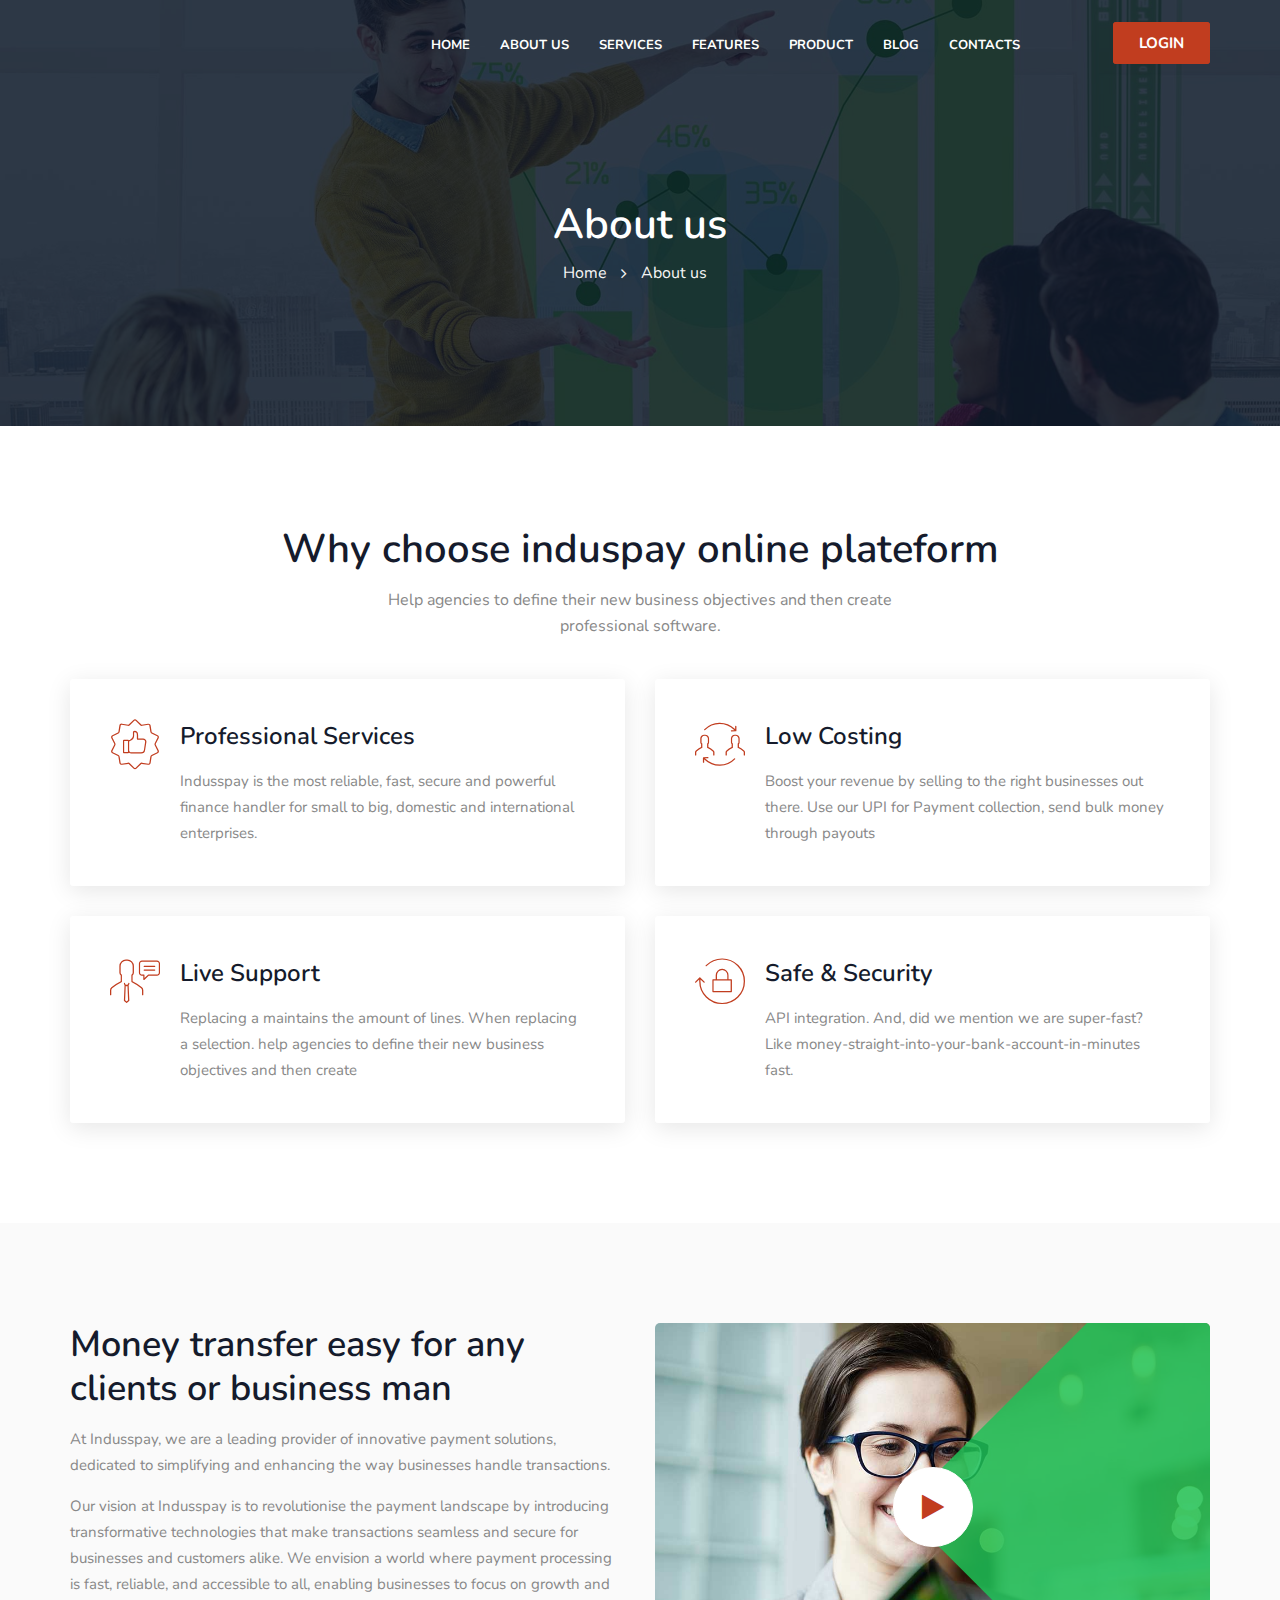
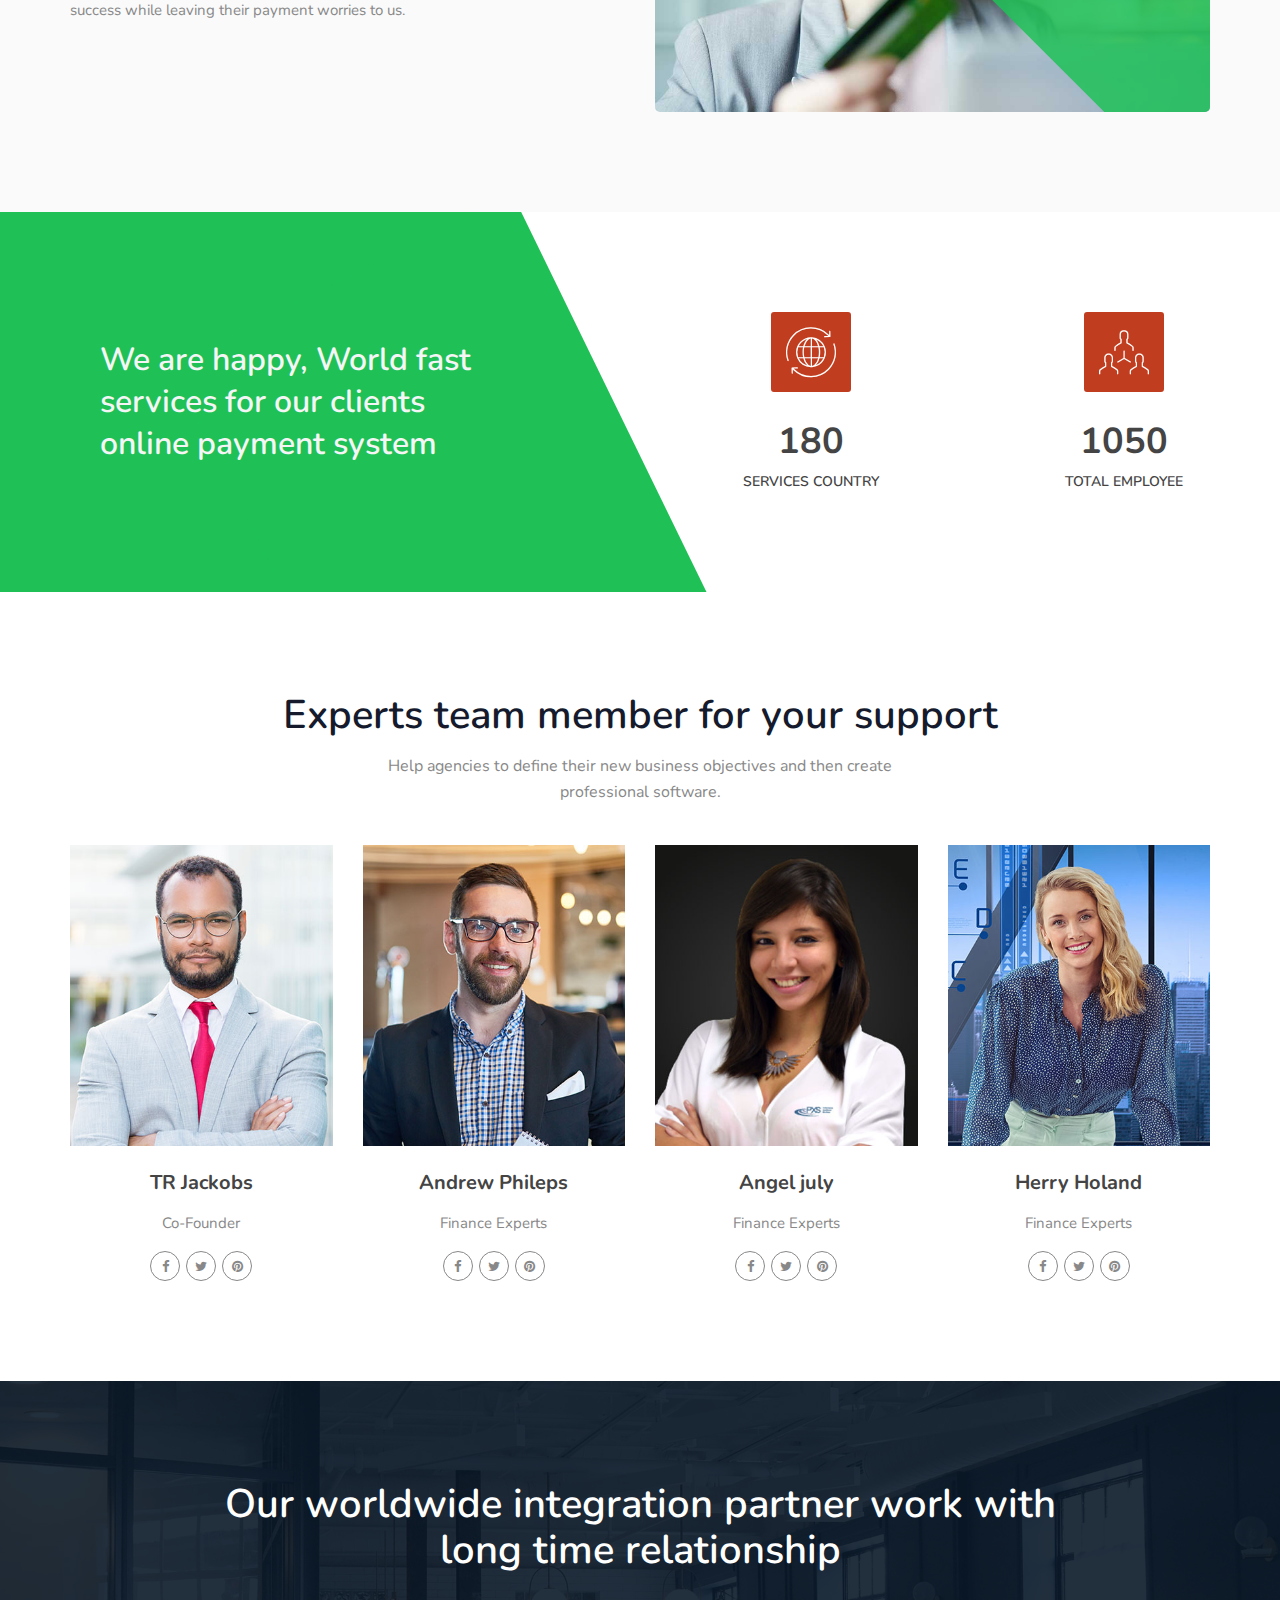
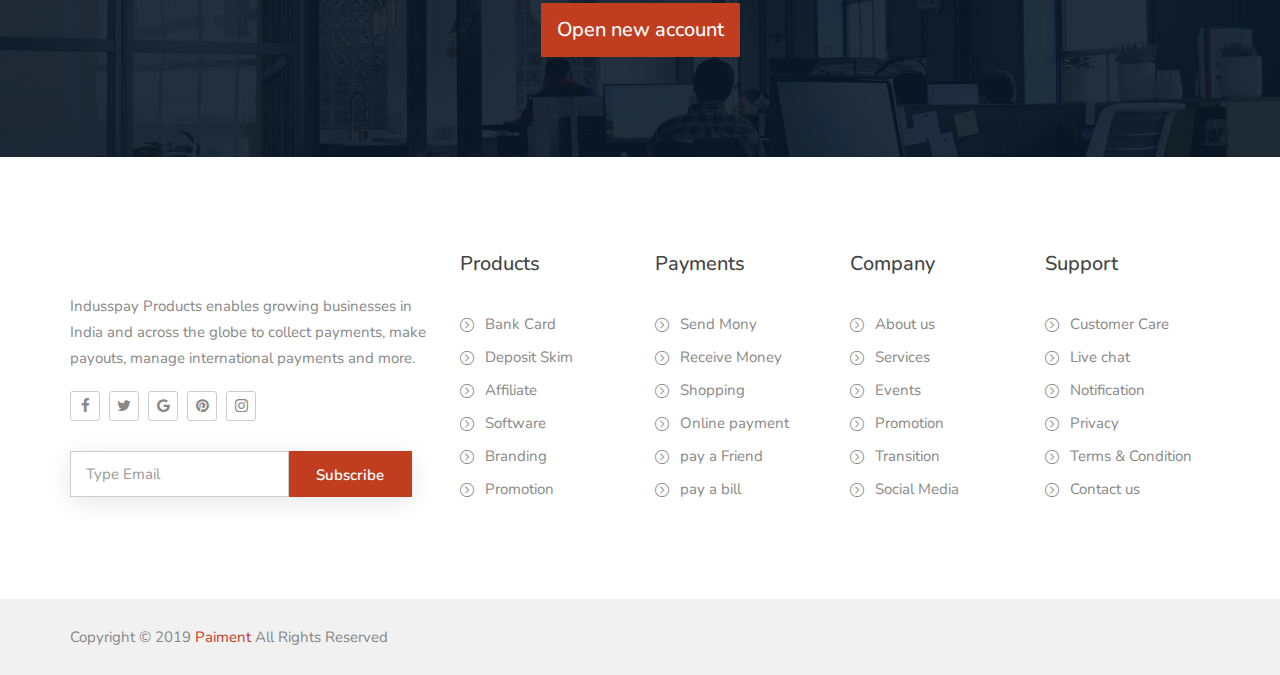
==== commit d113f1d7: "all code" ====
--- a/about.html
+++ b/about.html
@@ -91,6 +91,7 @@
                                                     </ul>
                                                 </li>
                                                 <li><a href="feature.html">Features</a></li>
+                                                <li><a href="product.html">Product</a></li>
                                                 <li><a class="pages" href="#">Blog</a>
                                                     <ul class="sub-menu">
                                                         <li><a href="blog.html">Blog grid</a></li>
--- a/style.css
+++ b/style.css
@@ -330,7 +330,7 @@
 .main-menu ul.navbar-nav li a {
     background: rgba(0, 0, 0, 0) none repeat scroll 0 0;
     color: #fff;
-    font-size: 15px;
+    font-size: 13px;
     font-weight: 700;
     padding: 35px 15px;
     text-transform: uppercase;
